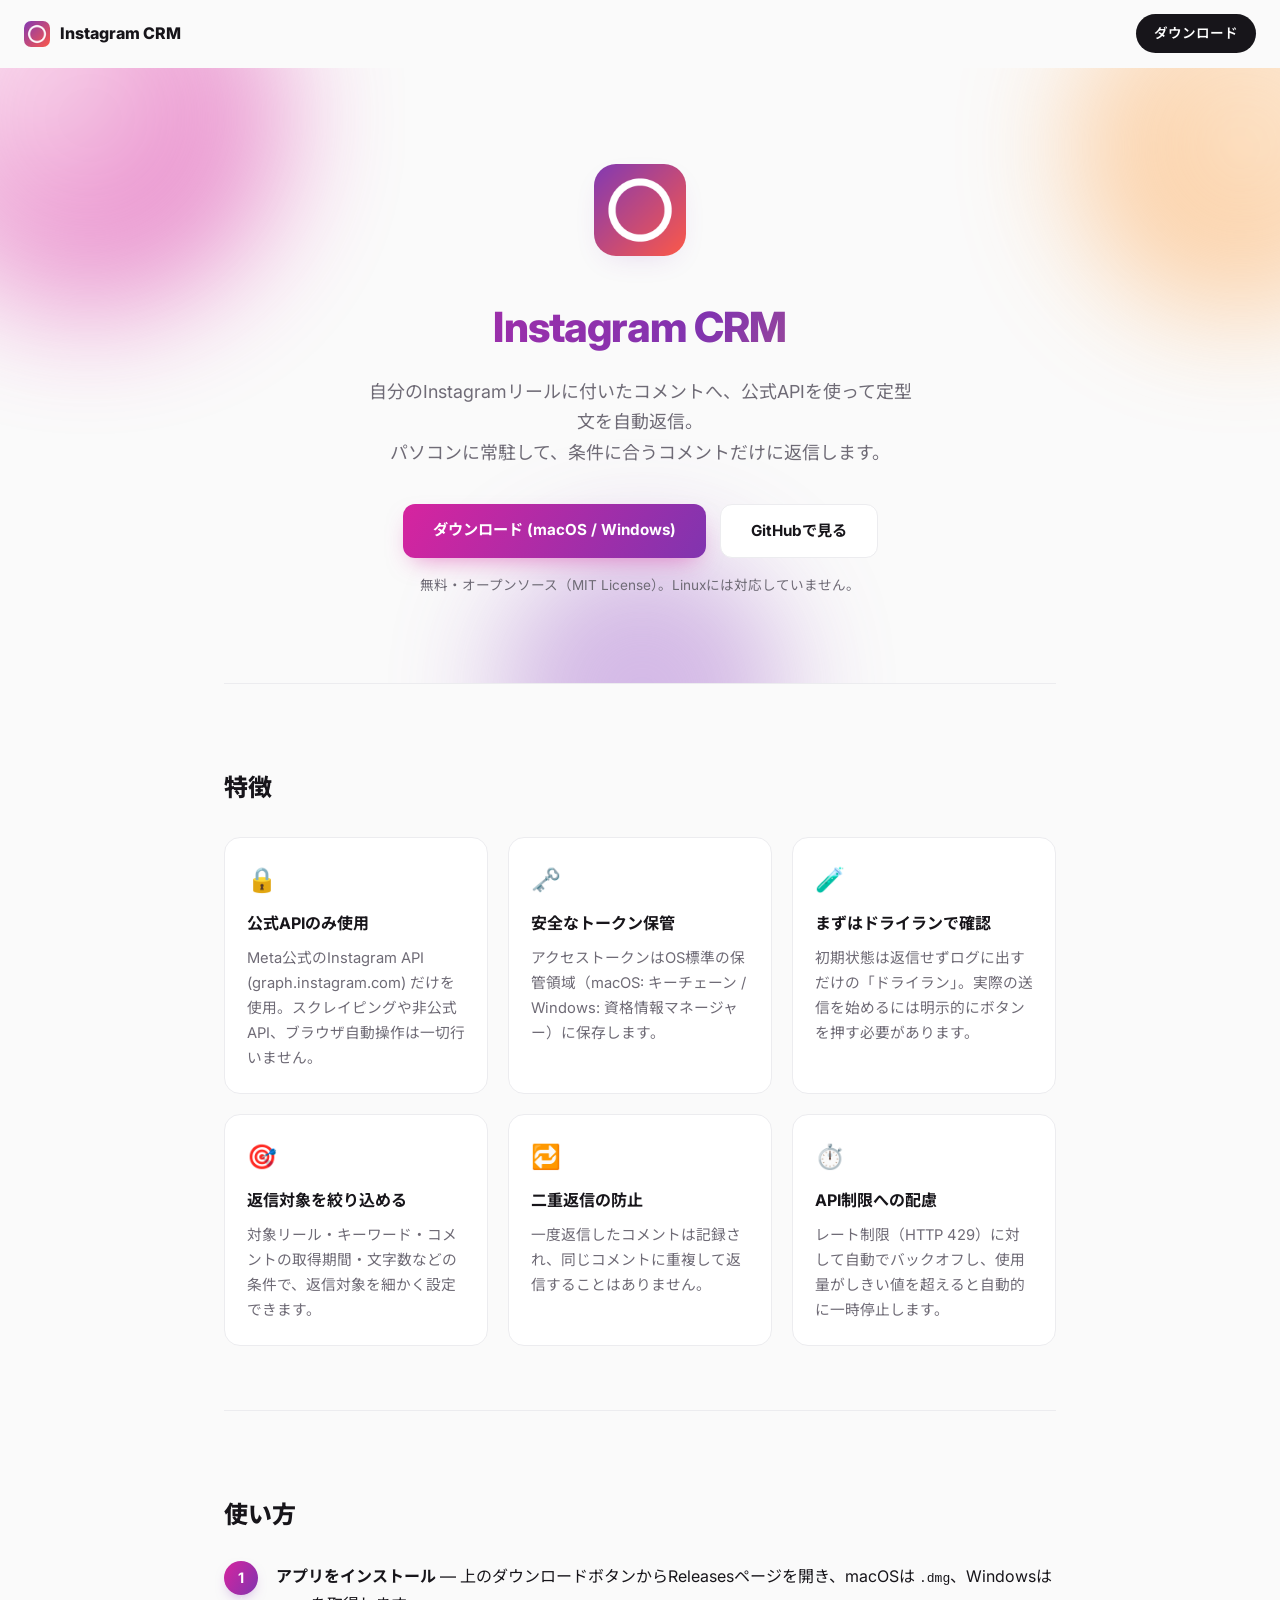
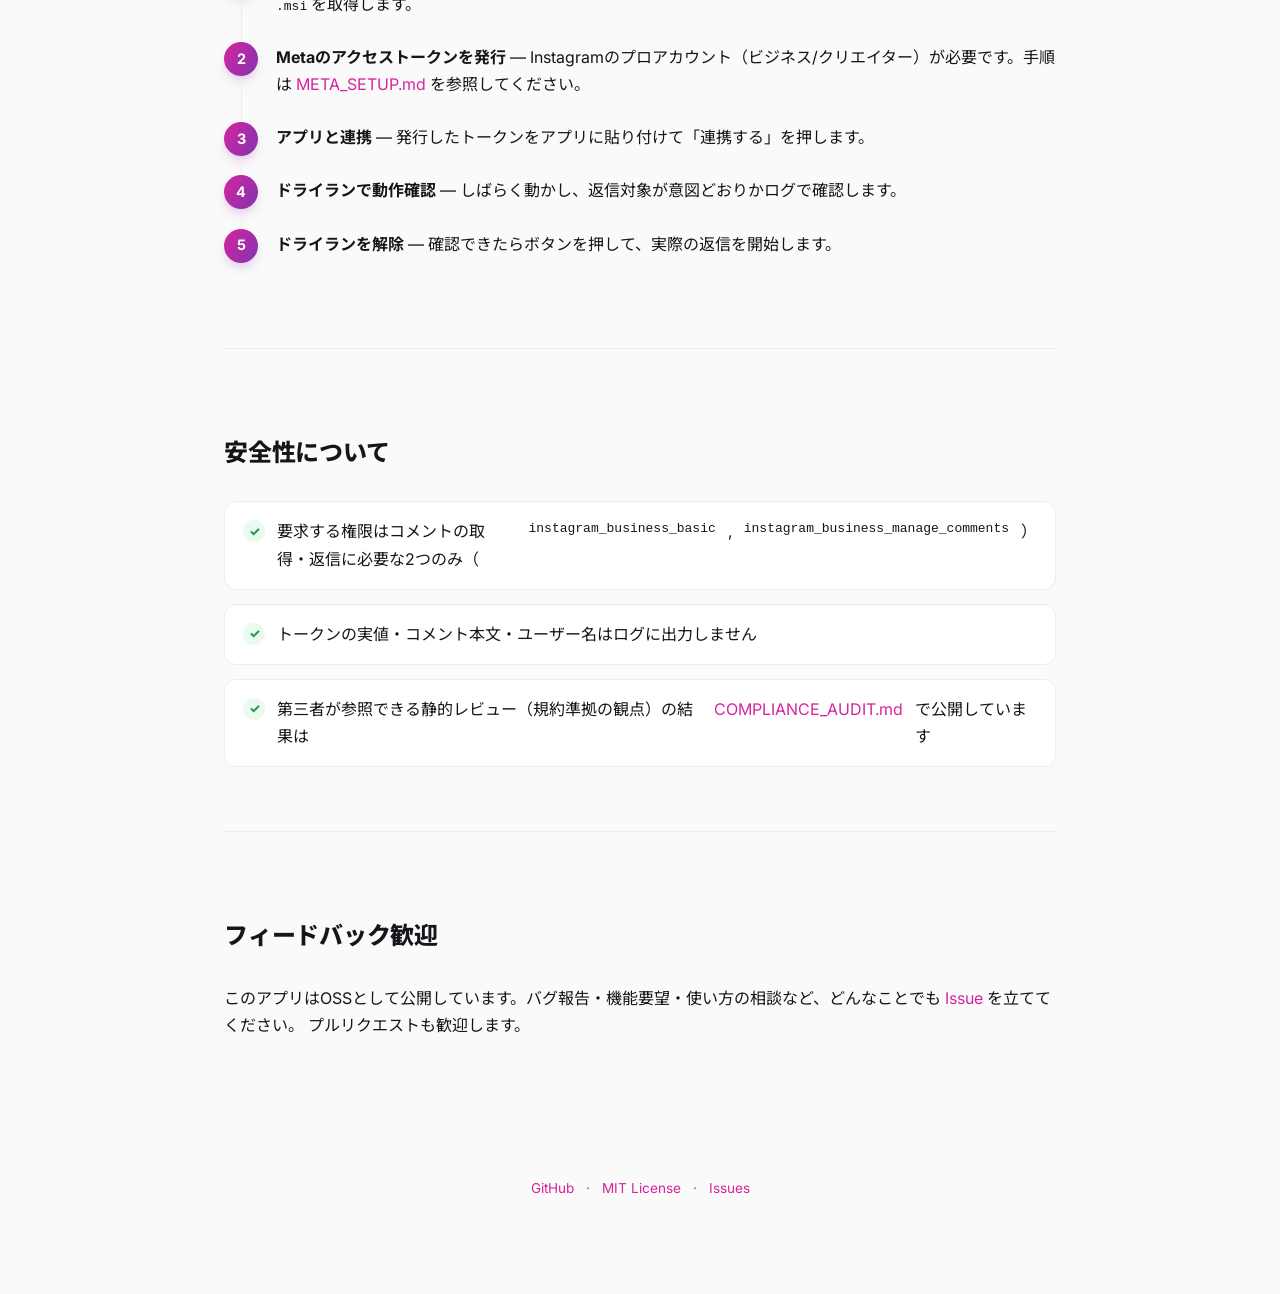
==== docs/index.html @ f1ecac50 "feat: LPをおしゃれなデザインにリニューアル グラデーション背景・ふわっと動くブロブ・スクロール連動のフェードイン・ ホバーで浮き上がるカードなど、軽めのアニメーションを追加してLPの見た目を強" ====
<!DOCTYPE html>
<html lang="ja">
<head>
<meta charset="UTF-8">
<meta name="viewport" content="width=device-width, initial-scale=1.0">
<title>Instagram CRM — Instagramコメントへの定型文自動返信アプリ</title>
<meta name="description" content="自分のInstagramリールに付いたコメントへ、公式APIを使って定型文を自動返信するデスクトップアプリ。macOS / Windows対応、無料・OSS。">
<link rel="icon" type="image/png" href="assets/favicon.png">
<link rel="preconnect" href="https://fonts.googleapis.com">
<link rel="preconnect" href="https://fonts.gstatic.com" crossorigin>
<link href="https://fonts.googleapis.com/css2?family=Inter:wght@400;500;600;700;800&family=Noto+Sans+JP:wght@400;500;700;800&display=swap" rel="stylesheet">
<style>
  :root {
    --bg: #fafafa;
    --fg: #17151a;
    --muted: #6f6b76;
    --accent: #d6249f;
    --accent2: #8134af;
    --accent3: #fd9a3c;
    --card-bg: #ffffff;
    --border: #ececef;
    --shadow: 0 10px 30px -12px rgba(129, 52, 175, 0.18);
  }
  * { box-sizing: border-box; }
  html { scroll-behavior: smooth; }
  body {
    margin: 0;
    font-family: "Inter", "Noto Sans JP", -apple-system, BlinkMacSystemFont, "Hiragino Sans", sans-serif;
    color: var(--fg);
    background: var(--bg);
    line-height: 1.7;
    overflow-x: hidden;
  }
  a { color: var(--accent); text-decoration: none; }
  a:hover { text-decoration: underline; }
  .wrap { max-width: 880px; margin: 0 auto; padding: 0 24px; position: relative; }

  /* ---------- nav ---------- */
  nav {
    position: sticky;
    top: 0;
    z-index: 50;
    display: flex;
    align-items: center;
    justify-content: space-between;
    padding: 14px 24px;
    background: rgba(250, 250, 250, 0.72);
    backdrop-filter: blur(10px);
    -webkit-backdrop-filter: blur(10px);
    border-bottom: 1px solid transparent;
    transition: border-color 0.3s ease, box-shadow 0.3s ease;
  }
  nav.scrolled {
    border-bottom-color: var(--border);
    box-shadow: 0 4px 20px -14px rgba(0,0,0,0.15);
  }
  nav .brand {
    display: flex;
    align-items: center;
    gap: 10px;
    font-weight: 800;
    color: var(--fg);
  }
  nav .brand img { width: 26px; height: 26px; border-radius: 7px; }
  nav .nav-cta {
    padding: 8px 18px;
    border-radius: 999px;
    background: var(--fg);
    color: #fff;
    font-size: 0.85rem;
    font-weight: 600;
    transition: transform 0.2s ease, box-shadow 0.2s ease;
  }
  nav .nav-cta:hover {
    transform: translateY(-2px);
    box-shadow: 0 8px 20px -6px rgba(0,0,0,0.35);
    text-decoration: none;
  }

  /* ---------- hero ---------- */
  header.hero {
    position: relative;
    text-align: center;
    padding: 96px 24px 72px;
    overflow: hidden;
    isolation: isolate;
  }
  .blob {
    position: absolute;
    z-index: -1;
    border-radius: 50%;
    filter: blur(60px);
    opacity: 0.55;
    animation: float 14s ease-in-out infinite;
  }
  .blob-1 {
    width: 380px; height: 380px;
    top: -140px; left: -100px;
    background: radial-gradient(circle at 30% 30%, #ffd6ec, transparent 70%), var(--accent);
    animation-delay: 0s;
  }
  .blob-2 {
    width: 320px; height: 320px;
    top: -80px; right: -120px;
    background: radial-gradient(circle at 60% 40%, #ffe3c2, transparent 70%), var(--accent3);
    animation-delay: -5s;
  }
  .blob-3 {
    width: 260px; height: 260px;
    bottom: -140px; left: 40%;
    background: radial-gradient(circle at 50% 50%, #e6d0ff, transparent 70%), var(--accent2);
    animation-delay: -9s;
  }
  @keyframes float {
    0%, 100% { transform: translate(0, 0) scale(1); }
    33% { transform: translate(20px, 30px) scale(1.08); }
    66% { transform: translate(-25px, 10px) scale(0.95); }
  }

  header.hero .icon-wrap {
    display: inline-block;
    animation: bob 4.5s ease-in-out infinite;
  }
  @keyframes bob {
    0%, 100% { transform: translateY(0) rotate(0deg); }
    50% { transform: translateY(-10px) rotate(-2deg); }
  }
  header.hero img.icon {
    width: 92px;
    height: 92px;
    border-radius: 22px;
    box-shadow: var(--shadow);
  }
  header.hero h1 {
    font-size: clamp(2rem, 5vw, 2.6rem);
    font-weight: 800;
    margin: 28px 0 14px;
    background: linear-gradient(120deg, var(--accent) 0%, var(--accent2) 55%, var(--accent3) 100%);
    -webkit-background-clip: text;
    background-clip: text;
    color: transparent;
    letter-spacing: -0.02em;
  }
  header.hero p.tagline {
    color: var(--muted);
    font-size: 1.12rem;
    max-width: 560px;
    margin: 0 auto 36px;
  }
  .cta-row {
    display: flex;
    gap: 14px;
    justify-content: center;
    flex-wrap: wrap;
  }
  .btn {
    display: inline-block;
    padding: 13px 30px;
    border-radius: 12px;
    font-weight: 700;
    font-size: 0.95rem;
    transition: transform 0.22s cubic-bezier(.2,.8,.2,1), box-shadow 0.22s ease, background 0.22s ease;
  }
  .btn-primary {
    background: linear-gradient(120deg, var(--accent), var(--accent2));
    color: #fff;
    box-shadow: 0 10px 24px -10px rgba(214, 36, 159, 0.55);
  }
  .btn-primary:hover {
    transform: translateY(-3px) scale(1.02);
    box-shadow: 0 16px 32px -10px rgba(214, 36, 159, 0.6);
    text-decoration: none;
  }
  .btn-secondary {
    background: #fff;
    color: var(--fg);
    border: 1px solid var(--border);
  }
  .btn-secondary:hover {
    transform: translateY(-3px);
    box-shadow: 0 12px 24px -12px rgba(0,0,0,0.2);
    text-decoration: none;
  }
  .os-note {
    color: var(--muted);
    font-size: 0.85rem;
    margin-top: 16px;
  }

  /* ---------- sections ---------- */
  section {
    padding: 64px 0;
    border-top: 1px solid var(--border);
  }
  section h2 {
    font-size: 1.5rem;
    font-weight: 800;
    margin-bottom: 28px;
    letter-spacing: -0.01em;
  }

  .reveal {
    opacity: 0;
    transform: translateY(24px);
    transition: opacity 0.6s ease, transform 0.6s cubic-bezier(.2,.7,.3,1);
  }
  .reveal.visible {
    opacity: 1;
    transform: translateY(0);
  }

  .features {
    display: grid;
    grid-template-columns: repeat(auto-fit, minmax(230px, 1fr));
    gap: 20px;
  }
  .card {
    background: var(--card-bg);
    border: 1px solid var(--border);
    border-radius: 16px;
    padding: 22px;
    transition: transform 0.25s ease, box-shadow 0.25s ease, border-color 0.25s ease;
  }
  .card:hover {
    transform: translateY(-6px);
    box-shadow: var(--shadow);
    border-color: transparent;
  }
  .card .emoji {
    display: inline-block;
    font-size: 1.5rem;
    margin-bottom: 10px;
    transition: transform 0.25s ease;
  }
  .card:hover .emoji { transform: scale(1.2) rotate(-6deg); }
  .card h3 {
    margin: 0 0 8px;
    font-size: 1rem;
  }
  .card p {
    margin: 0;
    color: var(--muted);
    font-size: 0.92rem;
  }

  .steps {
    list-style: none;
    padding: 0;
    margin: 0;
    counter-reset: step;
  }
  .steps li {
    position: relative;
    padding-left: 52px;
    margin-bottom: 26px;
    counter-increment: step;
  }
  .steps li::before {
    content: counter(step);
    position: absolute;
    left: 0;
    top: -2px;
    width: 34px;
    height: 34px;
    border-radius: 50%;
    background: linear-gradient(120deg, var(--accent), var(--accent2));
    color: #fff;
    font-weight: 700;
    font-size: 0.9rem;
    display: flex;
    align-items: center;
    justify-content: center;
    box-shadow: 0 6px 14px -6px rgba(129, 52, 175, 0.5);
  }
  .steps li:not(:last-child)::after {
    content: "";
    position: absolute;
    left: 17px;
    top: 34px;
    width: 1px;
    height: calc(100% - 12px);
    background: var(--border);
  }

  .safety ul {
    list-style: none;
    padding: 0;
    margin: 0;
    display: grid;
    gap: 14px;
  }
  .safety li {
    display: flex;
    gap: 12px;
    align-items: flex-start;
    background: #fff;
    border: 1px solid var(--border);
    border-radius: 12px;
    padding: 16px 18px;
  }
  .safety li::before {
    content: "✓";
    flex-shrink: 0;
    width: 22px;
    height: 22px;
    border-radius: 50%;
    background: #eafaf0;
    color: #1f9d55;
    font-weight: 800;
    font-size: 0.8rem;
    display: flex;
    align-items: center;
    justify-content: center;
    margin-top: 2px;
  }

  footer {
    padding: 44px 0 80px;
    text-align: center;
    color: var(--muted);
    font-size: 0.85rem;
  }
  footer a { margin: 0 8px; }

  @media (prefers-reduced-motion: reduce) {
    .blob, header.hero .icon-wrap { animation: none; }
    .reveal { opacity: 1; transform: none; transition: none; }
  }
</style>
</head>
<body>

<nav id="nav">
  <a class="brand" href="#top">
    <img src="assets/favicon.png" alt="">
    Instagram CRM
  </a>
  <a class="nav-cta" href="https://github.com/kenshin-morioka/instagram-crm/releases">ダウンロード</a>
</nav>

<header class="hero" id="top">
  <div class="blob blob-1"></div>
  <div class="blob blob-2"></div>
  <div class="blob blob-3"></div>

  <span class="icon-wrap">
    <img class="icon" src="assets/icon.png" alt="Instagram CRM アイコン">
  </span>
  <h1>Instagram CRM</h1>
  <p class="tagline">
    自分のInstagramリールに付いたコメントへ、公式APIを使って定型文を自動返信。<br>
    パソコンに常駐して、条件に合うコメントだけに返信します。
  </p>
  <div class="cta-row">
    <a class="btn btn-primary" href="https://github.com/kenshin-morioka/instagram-crm/releases">ダウンロード (macOS / Windows)</a>
    <a class="btn btn-secondary" href="https://github.com/kenshin-morioka/instagram-crm">GitHubで見る</a>
  </div>
  <p class="os-note">無料・オープンソース（MIT License）。Linuxには対応していません。</p>
</header>

<div class="wrap">

  <section class="reveal">
    <h2>特徴</h2>
    <div class="features">
      <div class="card">
        <span class="emoji">🔒</span>
        <h3>公式APIのみ使用</h3>
        <p>Meta公式のInstagram API (graph.instagram.com) だけを使用。スクレイピングや非公式API、ブラウザ自動操作は一切行いません。</p>
      </div>
      <div class="card">
        <span class="emoji">🗝️</span>
        <h3>安全なトークン保管</h3>
        <p>アクセストークンはOS標準の保管領域（macOS: キーチェーン / Windows: 資格情報マネージャー）に保存します。</p>
      </div>
      <div class="card">
        <span class="emoji">🧪</span>
        <h3>まずはドライランで確認</h3>
        <p>初期状態は返信せずログに出すだけの「ドライラン」。実際の送信を始めるには明示的にボタンを押す必要があります。</p>
      </div>
      <div class="card">
        <span class="emoji">🎯</span>
        <h3>返信対象を絞り込める</h3>
        <p>対象リール・キーワード・コメントの取得期間・文字数などの条件で、返信対象を細かく設定できます。</p>
      </div>
      <div class="card">
        <span class="emoji">🔁</span>
        <h3>二重返信の防止</h3>
        <p>一度返信したコメントは記録され、同じコメントに重複して返信することはありません。</p>
      </div>
      <div class="card">
        <span class="emoji">⏱️</span>
        <h3>API制限への配慮</h3>
        <p>レート制限（HTTP 429）に対して自動でバックオフし、使用量がしきい値を超えると自動的に一時停止します。</p>
      </div>
    </div>
  </section>

  <section class="reveal">
    <h2>使い方</h2>
    <ol class="steps">
      <li><strong>アプリをインストール</strong> — 上のダウンロードボタンからReleasesページを開き、macOSは <code>.dmg</code>、Windowsは <code>.msi</code> を取得します。</li>
      <li><strong>Metaのアクセストークンを発行</strong> — Instagramのプロアカウント（ビジネス/クリエイター）が必要です。手順は <a href="https://github.com/kenshin-morioka/instagram-crm/blob/main/doc/META_SETUP.md">META_SETUP.md</a> を参照してください。</li>
      <li><strong>アプリと連携</strong> — 発行したトークンをアプリに貼り付けて「連携する」を押します。</li>
      <li><strong>ドライランで動作確認</strong> — しばらく動かし、返信対象が意図どおりかログで確認します。</li>
      <li><strong>ドライランを解除</strong> — 確認できたらボタンを押して、実際の返信を開始します。</li>
    </ol>
  </section>

  <section class="safety reveal">
    <h2>安全性について</h2>
    <ul>
      <li>要求する権限はコメントの取得・返信に必要な2つのみ（<code>instagram_business_basic</code>, <code>instagram_business_manage_comments</code>）</li>
      <li>トークンの実値・コメント本文・ユーザー名はログに出力しません</li>
      <li>第三者が参照できる静的レビュー（規約準拠の観点）の結果は <a href="https://github.com/kenshin-morioka/instagram-crm/blob/main/doc/COMPLIANCE_AUDIT.md">COMPLIANCE_AUDIT.md</a> で公開しています</li>
    </ul>
  </section>

  <section class="reveal">
    <h2>フィードバック歓迎</h2>
    <p>
      このアプリはOSSとして公開しています。バグ報告・機能要望・使い方の相談など、どんなことでも
      <a href="https://github.com/kenshin-morioka/instagram-crm/issues">Issue</a> を立ててください。
      プルリクエストも歓迎します。
    </p>
  </section>

</div>

<footer>
  <p>
    <a href="https://github.com/kenshin-morioka/instagram-crm">GitHub</a>
    ·
    <a href="https://github.com/kenshin-morioka/instagram-crm/blob/main/LICENSE">MIT License</a>
    ·
    <a href="https://github.com/kenshin-morioka/instagram-crm/issues">Issues</a>
  </p>
</footer>

<script>
  var nav = document.getElementById('nav');
  window.addEventListener('scroll', function () {
    nav.classList.toggle('scrolled', window.scrollY > 8);
  });

  var reveals = document.querySelectorAll('.reveal');
  if ('IntersectionObserver' in window) {
    var io = new IntersectionObserver(function (entries) {
      entries.forEach(function (entry) {
        if (entry.isIntersecting) {
          entry.target.classList.add('visible');
          io.unobserve(entry.target);
        }
      });
    }, { threshold: 0.12 });
    reveals.forEach(function (el) { io.observe(el); });
  } else {
    reveals.forEach(function (el) { el.classList.add('visible'); });
  }
</script>

</body>
</html>
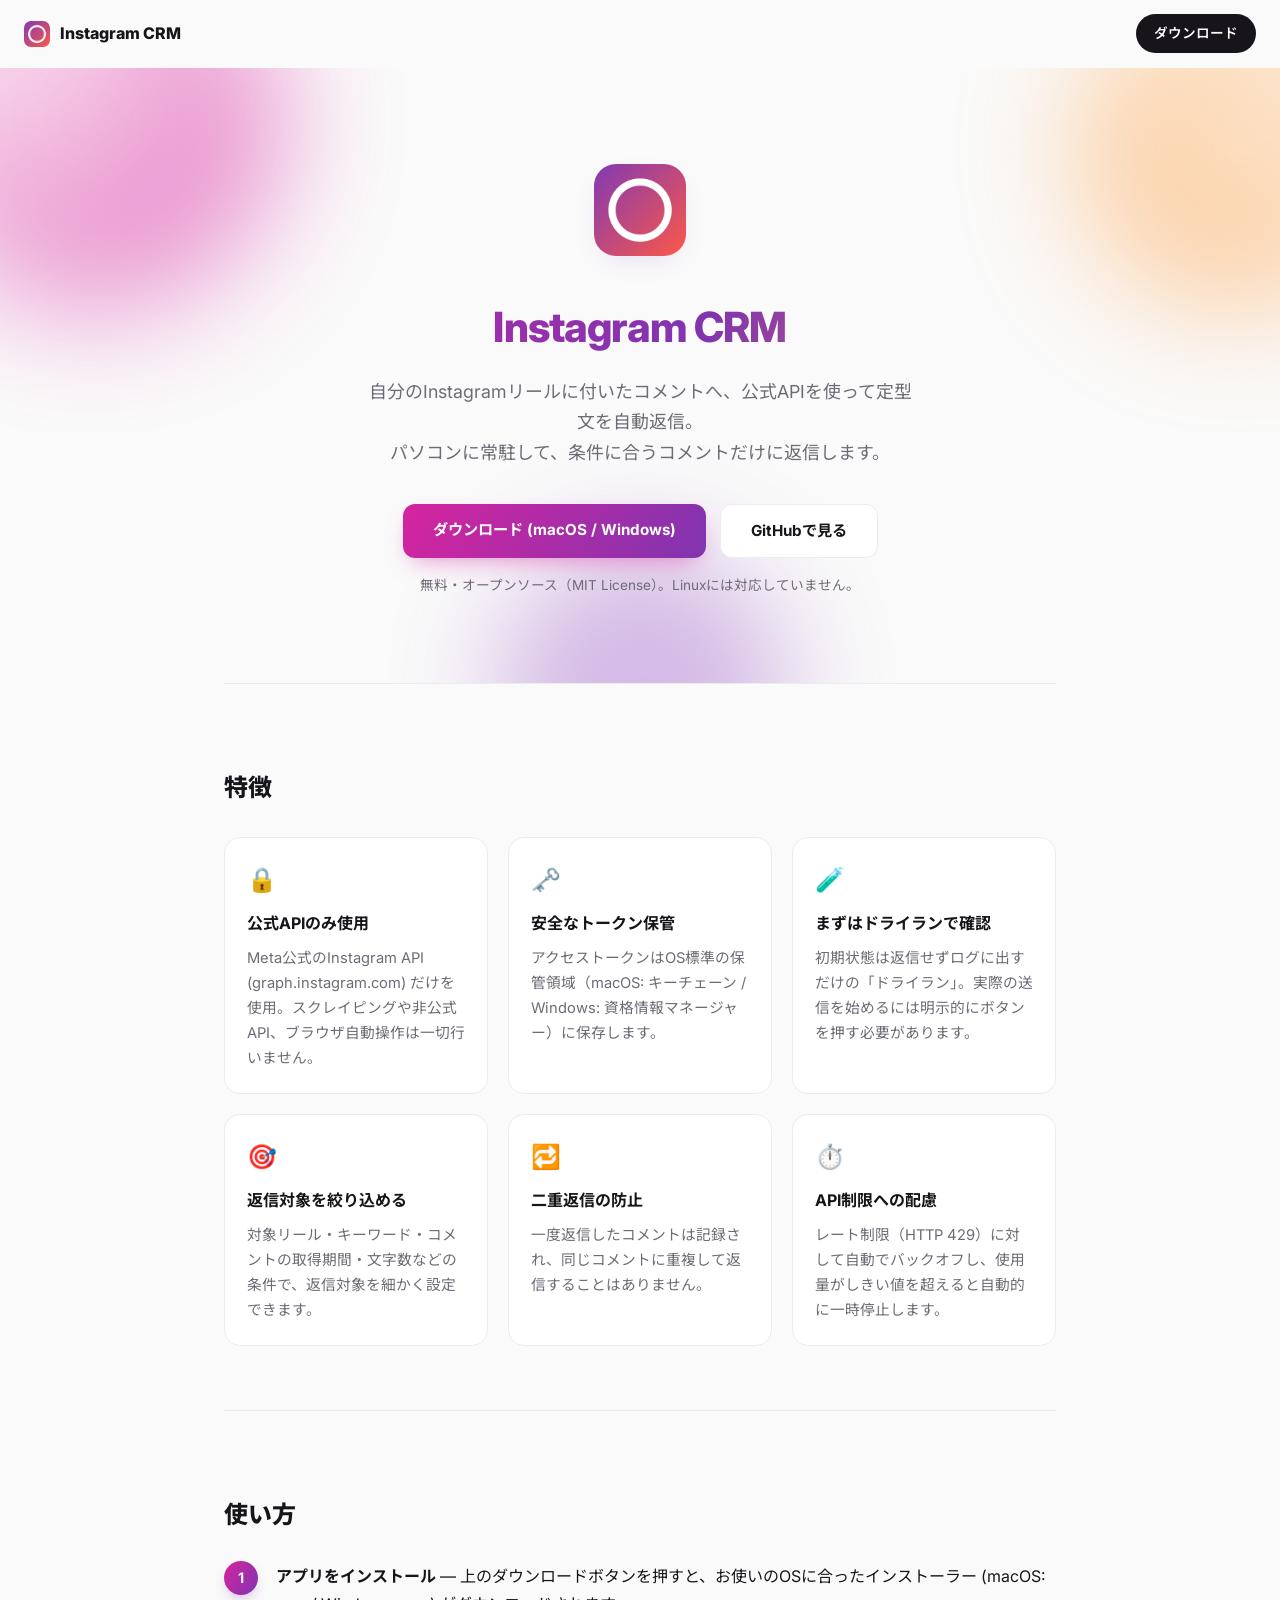
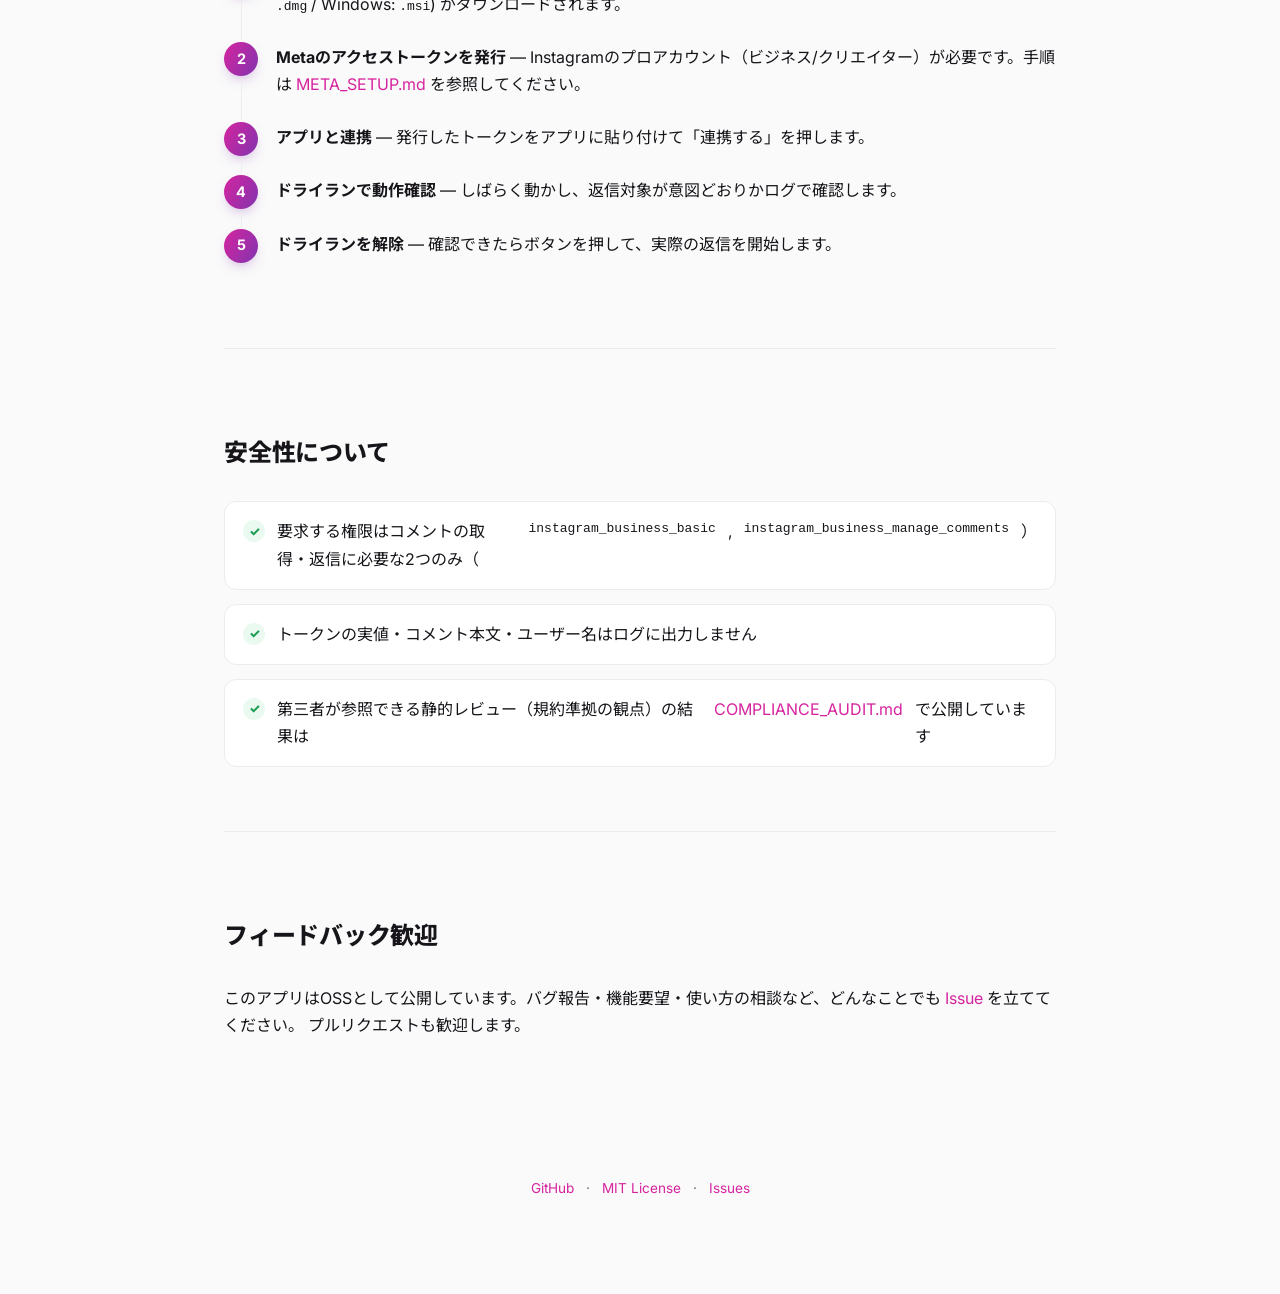
==== commit 0c2feb44: "feat: LPのダウンロードボタンをOS別の直接ダウンロードに GitHub APIから最新リリースの成果物URLを取得し、 Windowsは.msi、macOSはApple Silicon用.dm" ====
--- a/docs/index.html
+++ b/docs/index.html
@@ -335,7 +335,7 @@
     <img src="assets/favicon.png" alt="">
     Instagram CRM
   </a>
-  <a class="nav-cta" href="https://github.com/kenshin-morioka/instagram-crm/releases">ダウンロード</a>
+  <a id="nav-download" class="nav-cta" href="https://github.com/kenshin-morioka/instagram-crm/releases/latest">ダウンロード</a>
 </nav>
 
 <header class="hero" id="top">
@@ -352,9 +352,10 @@
     パソコンに常駐して、条件に合うコメントだけに返信します。
   </p>
   <div class="cta-row">
-    <a class="btn btn-primary" href="https://github.com/kenshin-morioka/instagram-crm/releases">ダウンロード (macOS / Windows)</a>
+    <a id="download-btn" class="btn btn-primary" href="https://github.com/kenshin-morioka/instagram-crm/releases/latest">ダウンロード (macOS / Windows)</a>
     <a class="btn btn-secondary" href="https://github.com/kenshin-morioka/instagram-crm">GitHubで見る</a>
   </div>
+  <p class="os-note" id="alt-downloads"></p>
   <p class="os-note">無料・オープンソース（MIT License）。Linuxには対応していません。</p>
 </header>
 
@@ -399,7 +400,7 @@
   <section class="reveal">
     <h2>使い方</h2>
     <ol class="steps">
-      <li><strong>アプリをインストール</strong> — 上のダウンロードボタンからReleasesページを開き、macOSは <code>.dmg</code>、Windowsは <code>.msi</code> を取得します。</li>
+      <li><strong>アプリをインストール</strong> — 上のダウンロードボタンを押すと、お使いのOSに合ったインストーラー (macOS: <code>.dmg</code> / Windows: <code>.msi</code>) がダウンロードされます。</li>
       <li><strong>Metaのアクセストークンを発行</strong> — Instagramのプロアカウント（ビジネス/クリエイター）が必要です。手順は <a href="https://github.com/kenshin-morioka/instagram-crm/blob/main/doc/META_SETUP.md">META_SETUP.md</a> を参照してください。</li>
       <li><strong>アプリと連携</strong> — 発行したトークンをアプリに貼り付けて「連携する」を押します。</li>
       <li><strong>ドライランで動作確認</strong> — しばらく動かし、返信対象が意図どおりかログで確認します。</li>
@@ -442,6 +443,55 @@
   window.addEventListener('scroll', function () {
     nav.classList.toggle('scrolled', window.scrollY > 8);
   });
+
+  // 最新リリースの成果物URLを取得し、OSに合ったファイルの直接ダウンロードに差し替える。
+  // ファイル名にバージョンが入るため固定リンクにできず、APIから毎回解決する。
+  // 取得に失敗した場合はフォールバック (Releasesページへのリンク) のまま
+  (function () {
+    var downloadBtn = document.getElementById('download-btn');
+    var navDownload = document.getElementById('nav-download');
+    var altDownloads = document.getElementById('alt-downloads');
+
+    fetch('https://api.github.com/repos/kenshin-morioka/instagram-crm/releases/latest')
+      .then(function (res) { return res.ok ? res.json() : Promise.reject(res.status); })
+      .then(function (release) {
+        var assets = release.assets || [];
+        function assetUrl(suffix) {
+          for (var i = 0; i < assets.length; i++) {
+            if (assets[i].name.endsWith(suffix)) return assets[i].browser_download_url;
+          }
+          return null;
+        }
+        var winMsi = assetUrl('.msi');
+        var macArm = assetUrl('aarch64.dmg');
+        var macIntel = assetUrl('x64.dmg');
+        var version = release.tag_name || '';
+
+        var ua = navigator.userAgent;
+        var url = null;
+        var label = null;
+        var alt = [];
+        if (ua.indexOf('Windows') !== -1 && winMsi) {
+          url = winMsi;
+          label = 'ダウンロード (Windows) ' + version;
+        } else if (ua.indexOf('Mac') !== -1 && macArm) {
+          // ブラウザからはApple Silicon / Intelを確実に判別できないため、
+          // 主流のApple Siliconを既定にしてIntel用リンクを併記する
+          url = macArm;
+          label = 'ダウンロード (macOS) ' + version;
+          if (macIntel) alt.push('<a href="' + macIntel + '">Intel Macの方はこちら</a>');
+        }
+
+        if (url) {
+          downloadBtn.href = url;
+          downloadBtn.textContent = label;
+          navDownload.href = url;
+          alt.push('<a href="https://github.com/kenshin-morioka/instagram-crm/releases/latest">その他のダウンロード</a>');
+          altDownloads.innerHTML = alt.join(' · ');
+        }
+      })
+      .catch(function () { /* フォールバックのままにする */ });
+  })();
 
   var reveals = document.querySelectorAll('.reveal');
   if ('IntersectionObserver' in window) {
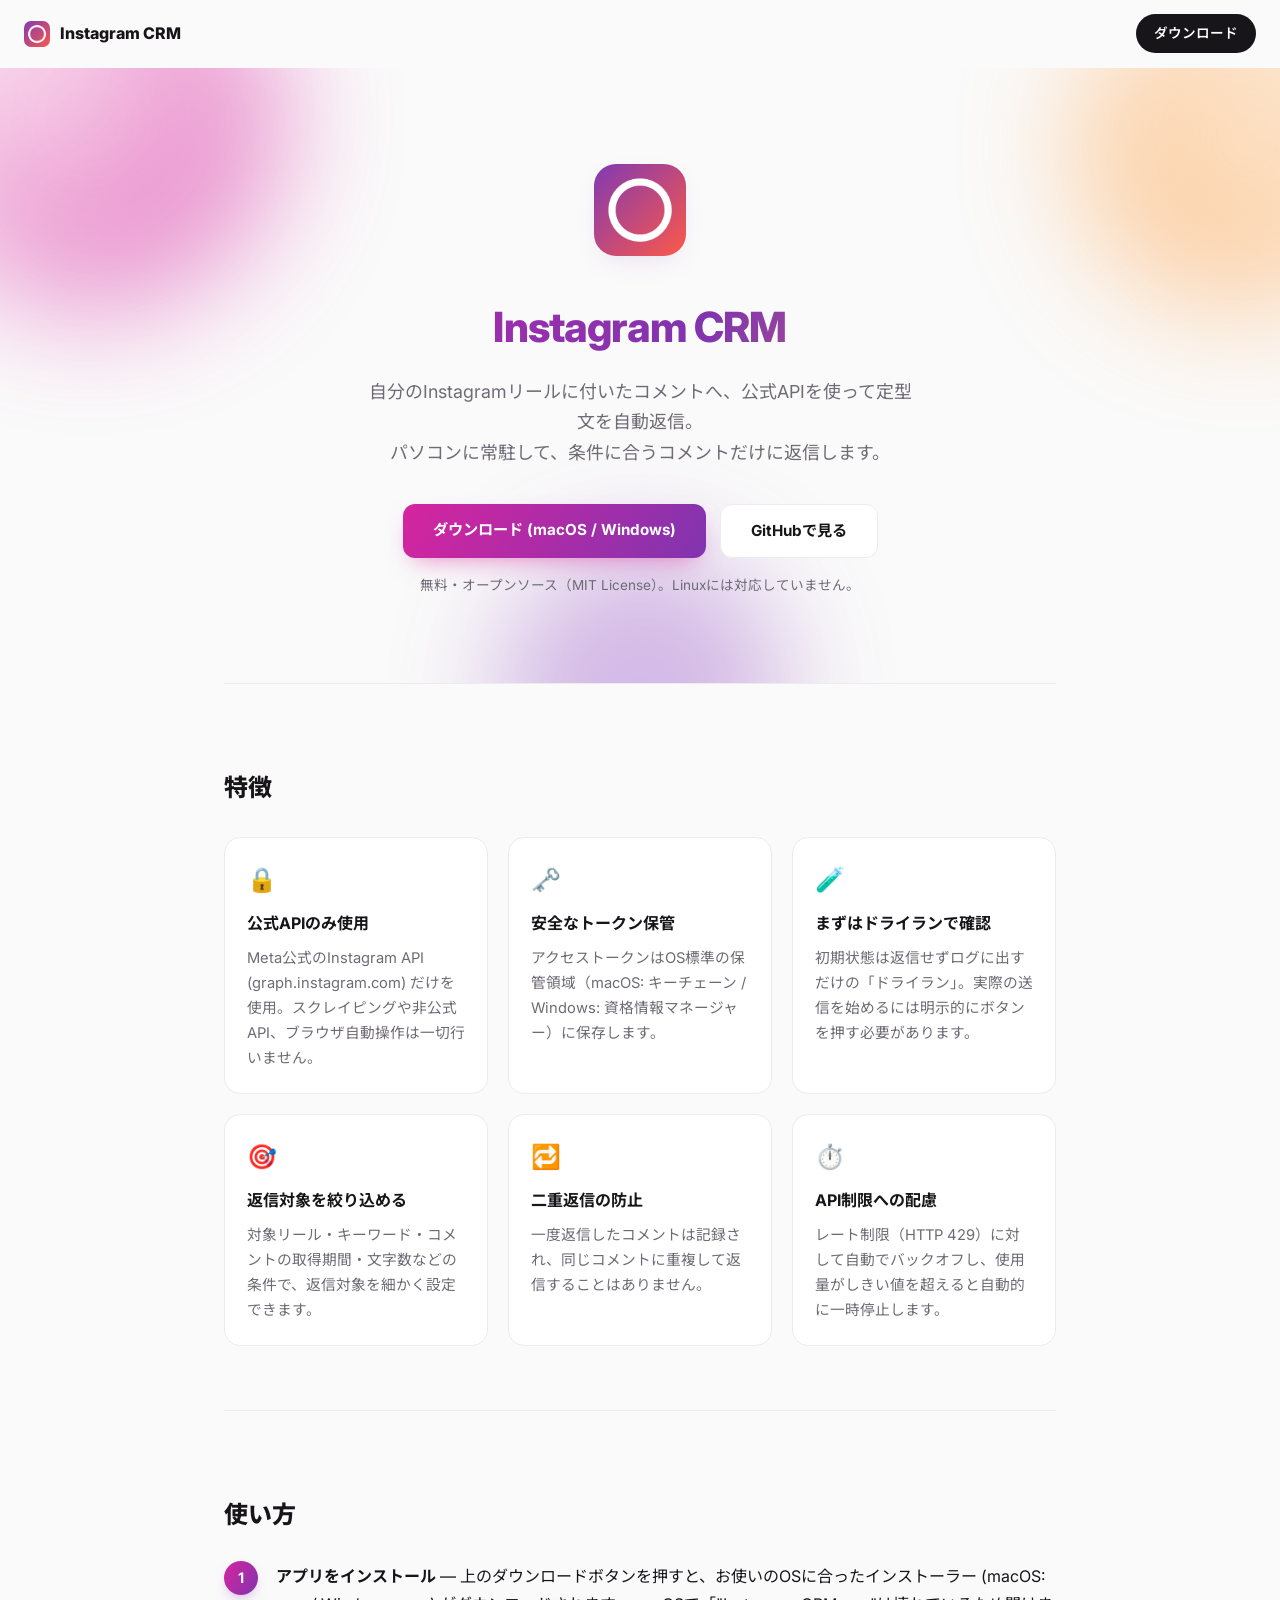
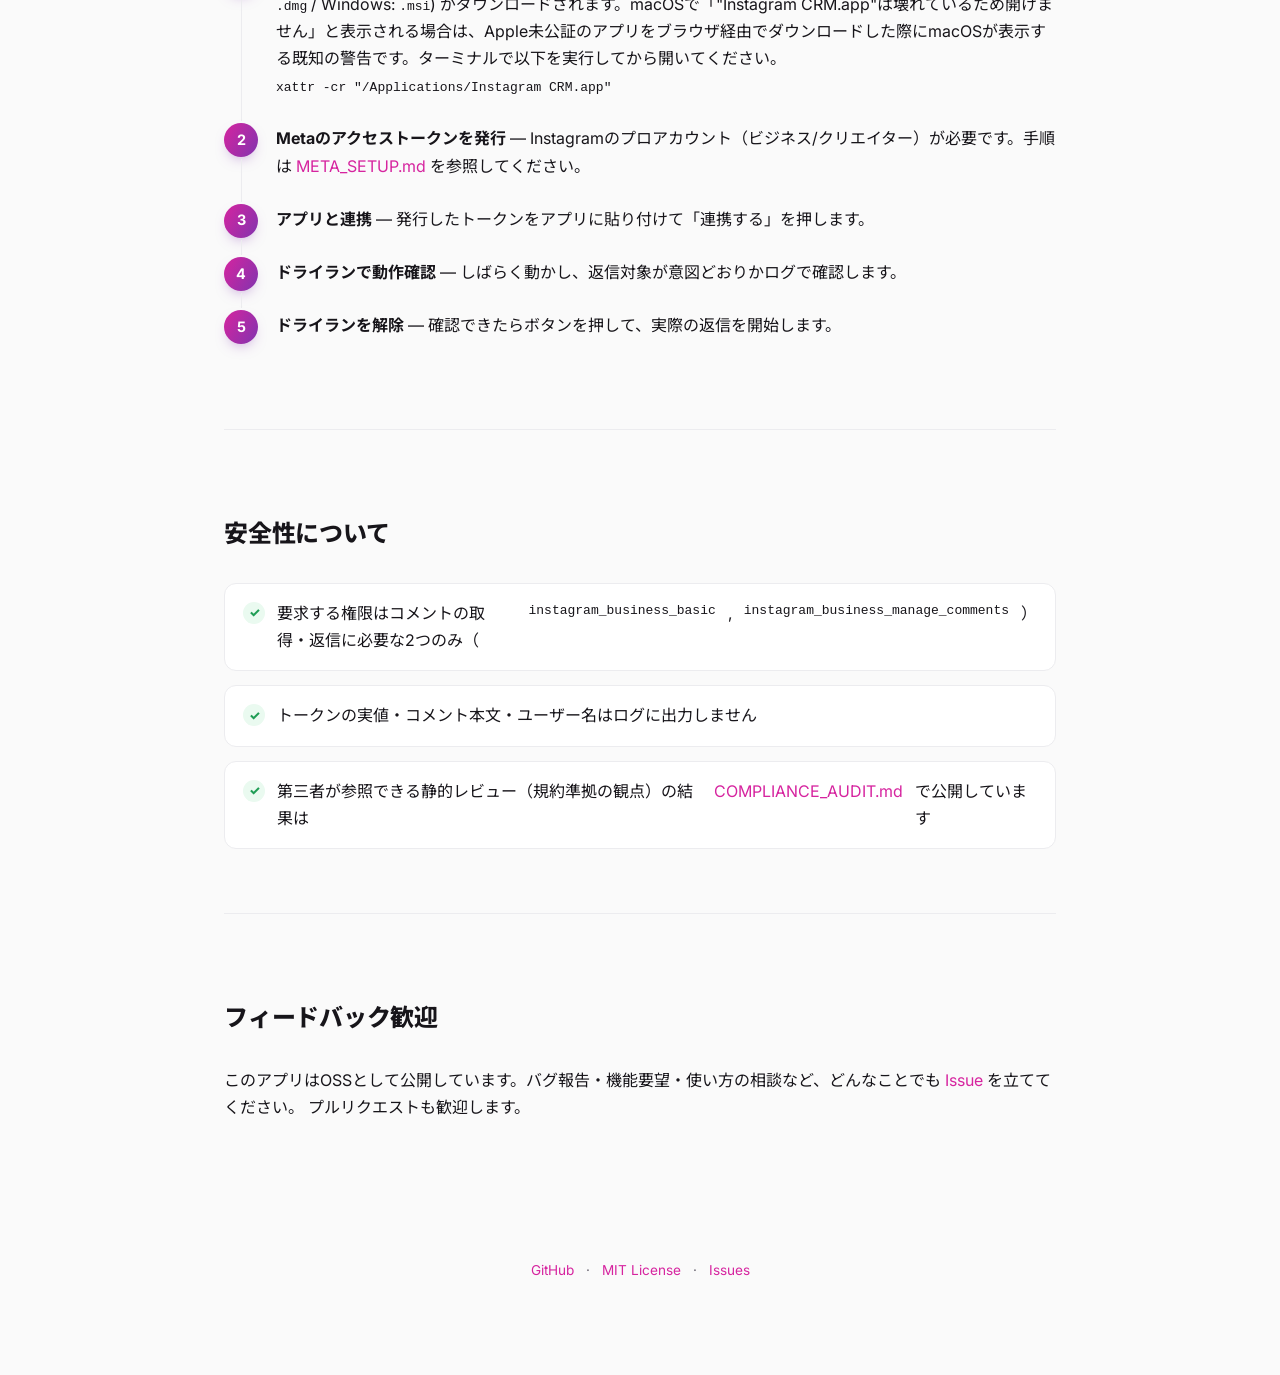
==== commit da7464fb: "fix: macOSの「壊れている」警告への対処法をLPに明記 Apple Developer Programでの署名・公証を行っていないため、 ブラウザ経由でダウンロードしたmacOSアプリはGat" ====
--- a/docs/index.html
+++ b/docs/index.html
@@ -400,7 +400,7 @@
   <section class="reveal">
     <h2>使い方</h2>
     <ol class="steps">
-      <li><strong>アプリをインストール</strong> — 上のダウンロードボタンを押すと、お使いのOSに合ったインストーラー (macOS: <code>.dmg</code> / Windows: <code>.msi</code>) がダウンロードされます。</li>
+      <li><strong>アプリをインストール</strong> — 上のダウンロードボタンを押すと、お使いのOSに合ったインストーラー (macOS: <code>.dmg</code> / Windows: <code>.msi</code>) がダウンロードされます。macOSで「"Instagram CRM.app"は壊れているため開けません」と表示される場合は、Apple未公証のアプリをブラウザ経由でダウンロードした際にmacOSが表示する既知の警告です。ターミナルで以下を実行してから開いてください。<br><code>xattr -cr "/Applications/Instagram CRM.app"</code></li>
       <li><strong>Metaのアクセストークンを発行</strong> — Instagramのプロアカウント（ビジネス/クリエイター）が必要です。手順は <a href="https://github.com/kenshin-morioka/instagram-crm/blob/main/doc/META_SETUP.md">META_SETUP.md</a> を参照してください。</li>
       <li><strong>アプリと連携</strong> — 発行したトークンをアプリに貼り付けて「連携する」を押します。</li>
       <li><strong>ドライランで動作確認</strong> — しばらく動かし、返信対象が意図どおりかログで確認します。</li>
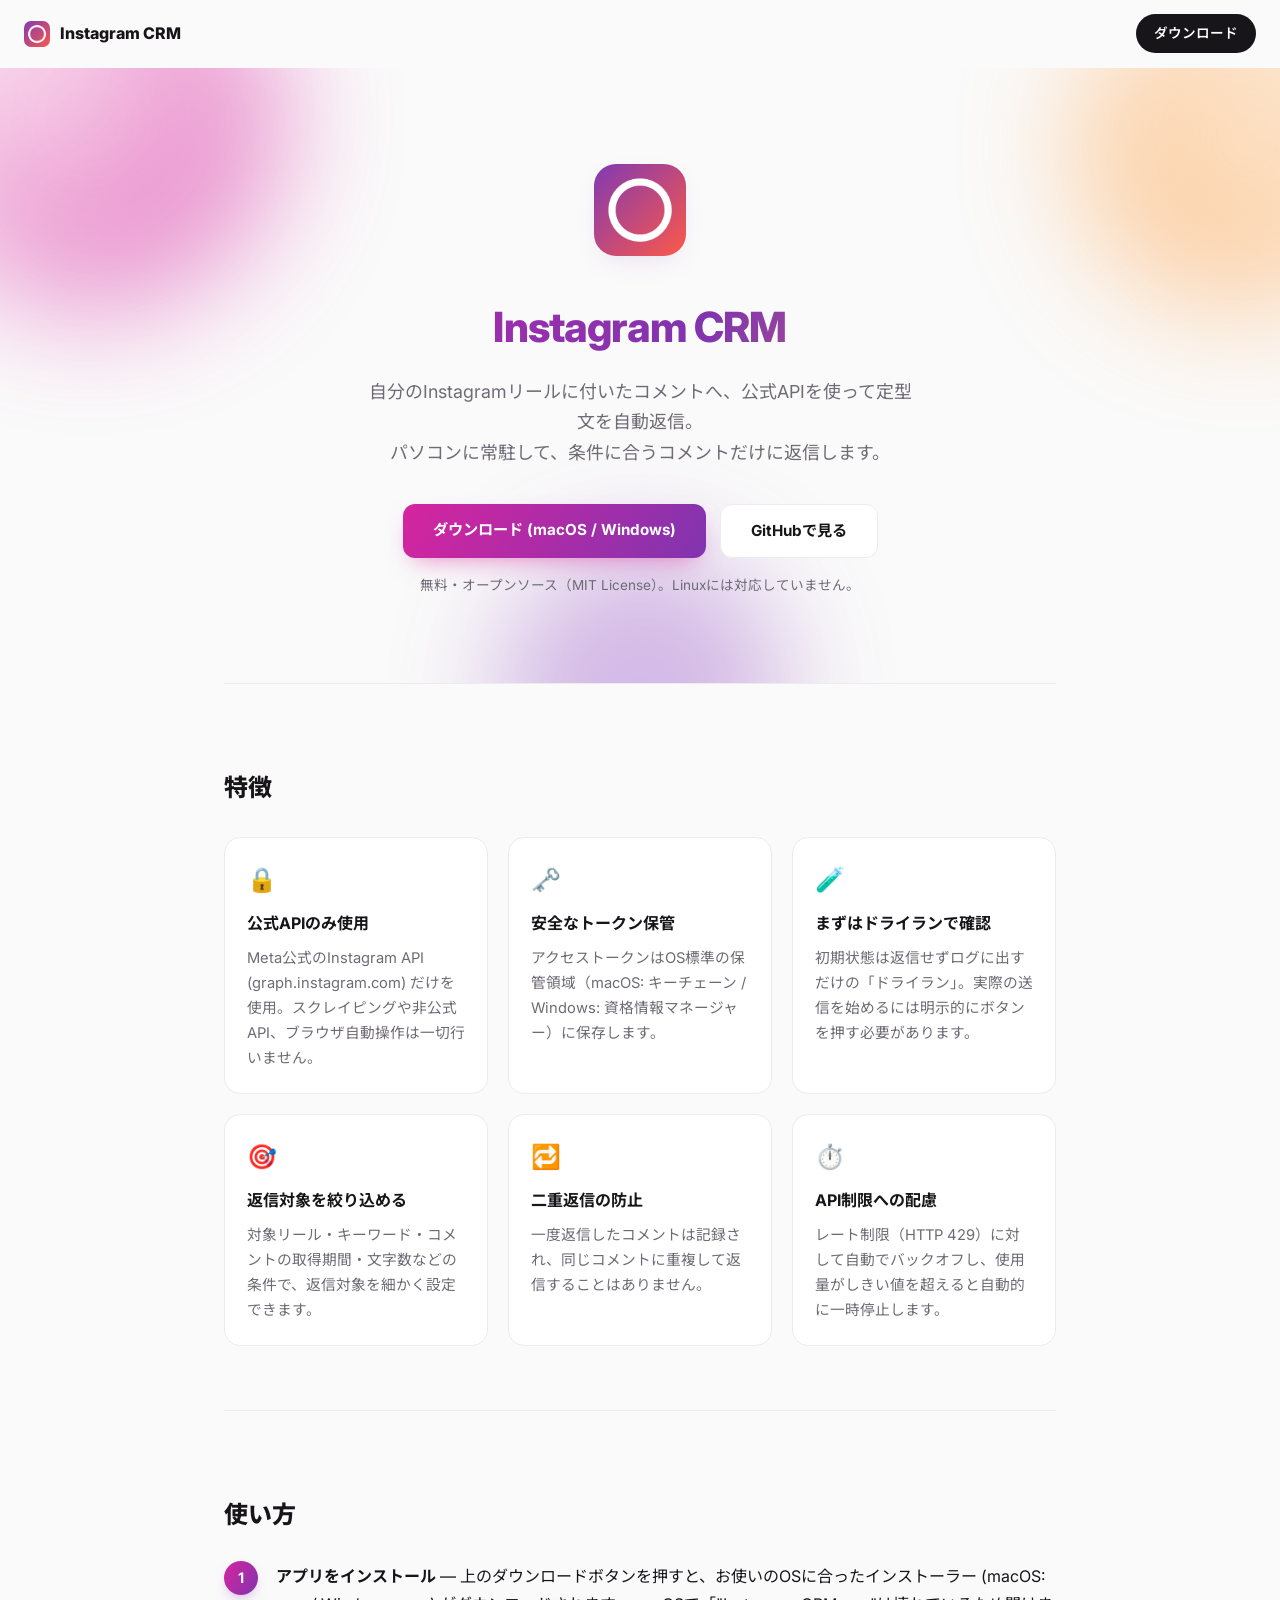
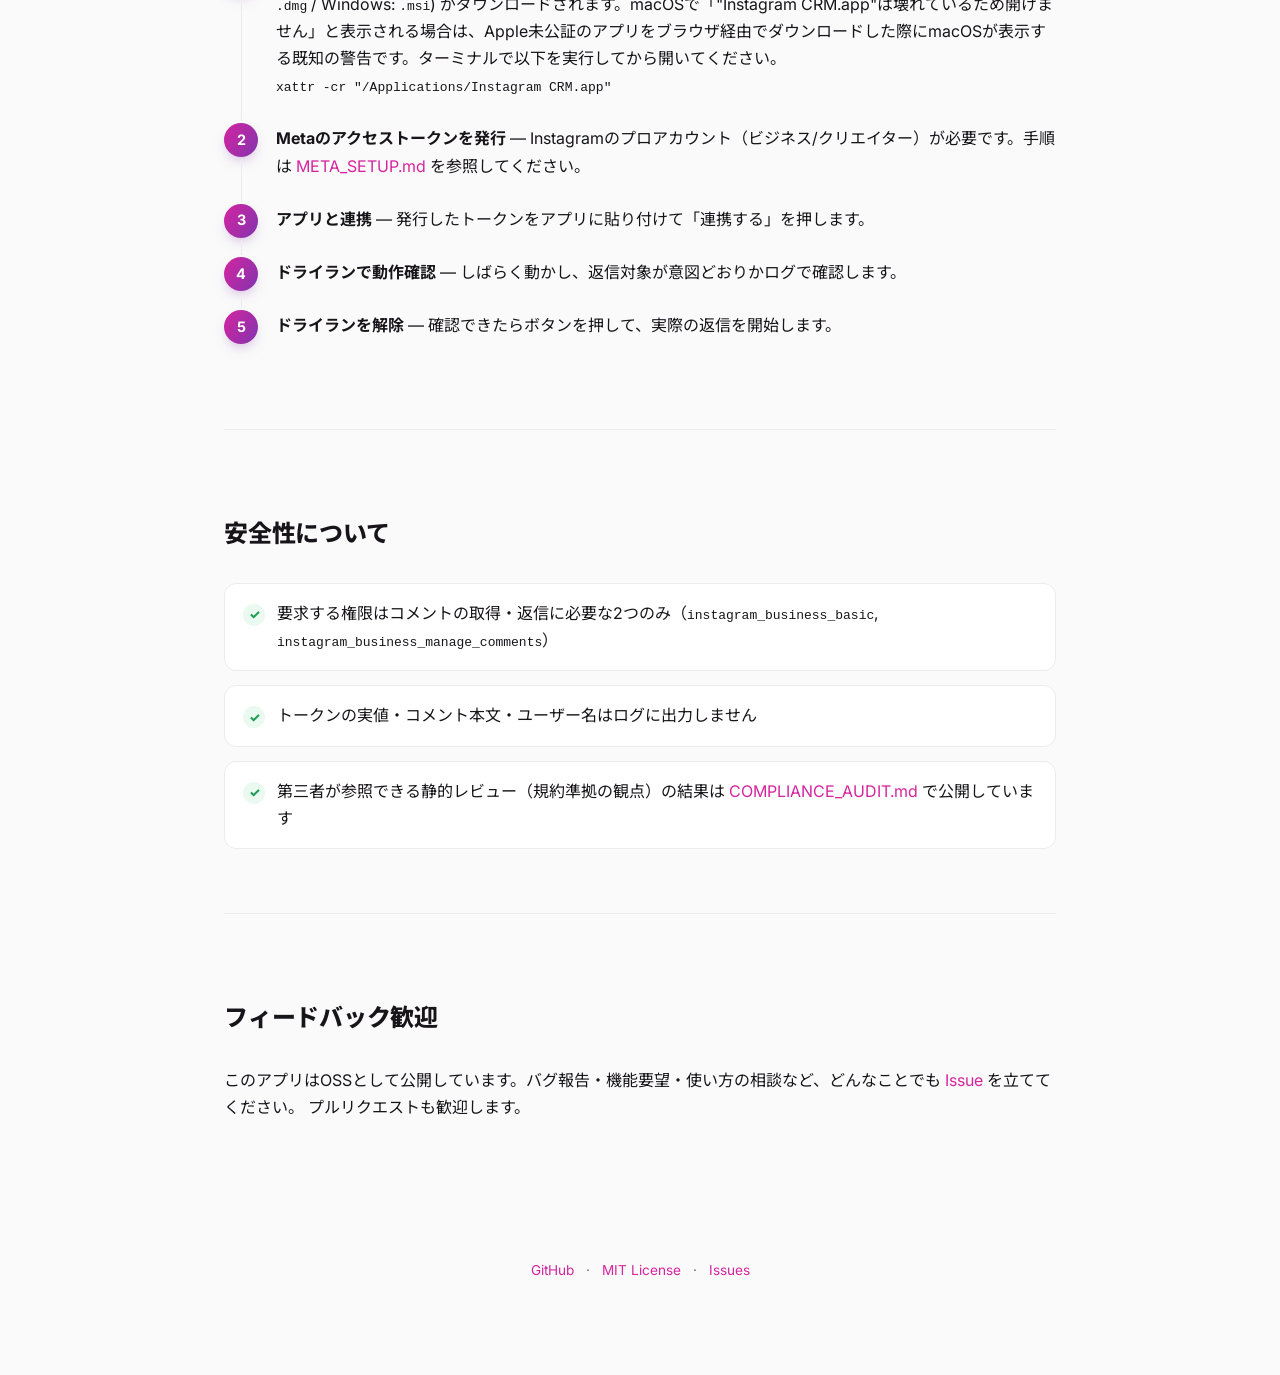
==== commit 6cd2ca02: "fix: 安全性セクションの文章がflexで縦割りに分断される問題を修正 .safety li の display: flex により、li直下のテキスト・code・aが それぞれ別のflexアイテム" ====
--- a/docs/index.html
+++ b/docs/index.html
@@ -290,17 +290,18 @@
     gap: 14px;
   }
   .safety li {
-    display: flex;
-    gap: 12px;
-    align-items: flex-start;
+    position: relative;
     background: #fff;
     border: 1px solid var(--border);
     border-radius: 12px;
-    padding: 16px 18px;
+    padding: 16px 18px 16px 52px;
+    overflow-wrap: anywhere;
   }
   .safety li::before {
     content: "✓";
-    flex-shrink: 0;
+    position: absolute;
+    left: 18px;
+    top: 18px;
     width: 22px;
     height: 22px;
     border-radius: 50%;
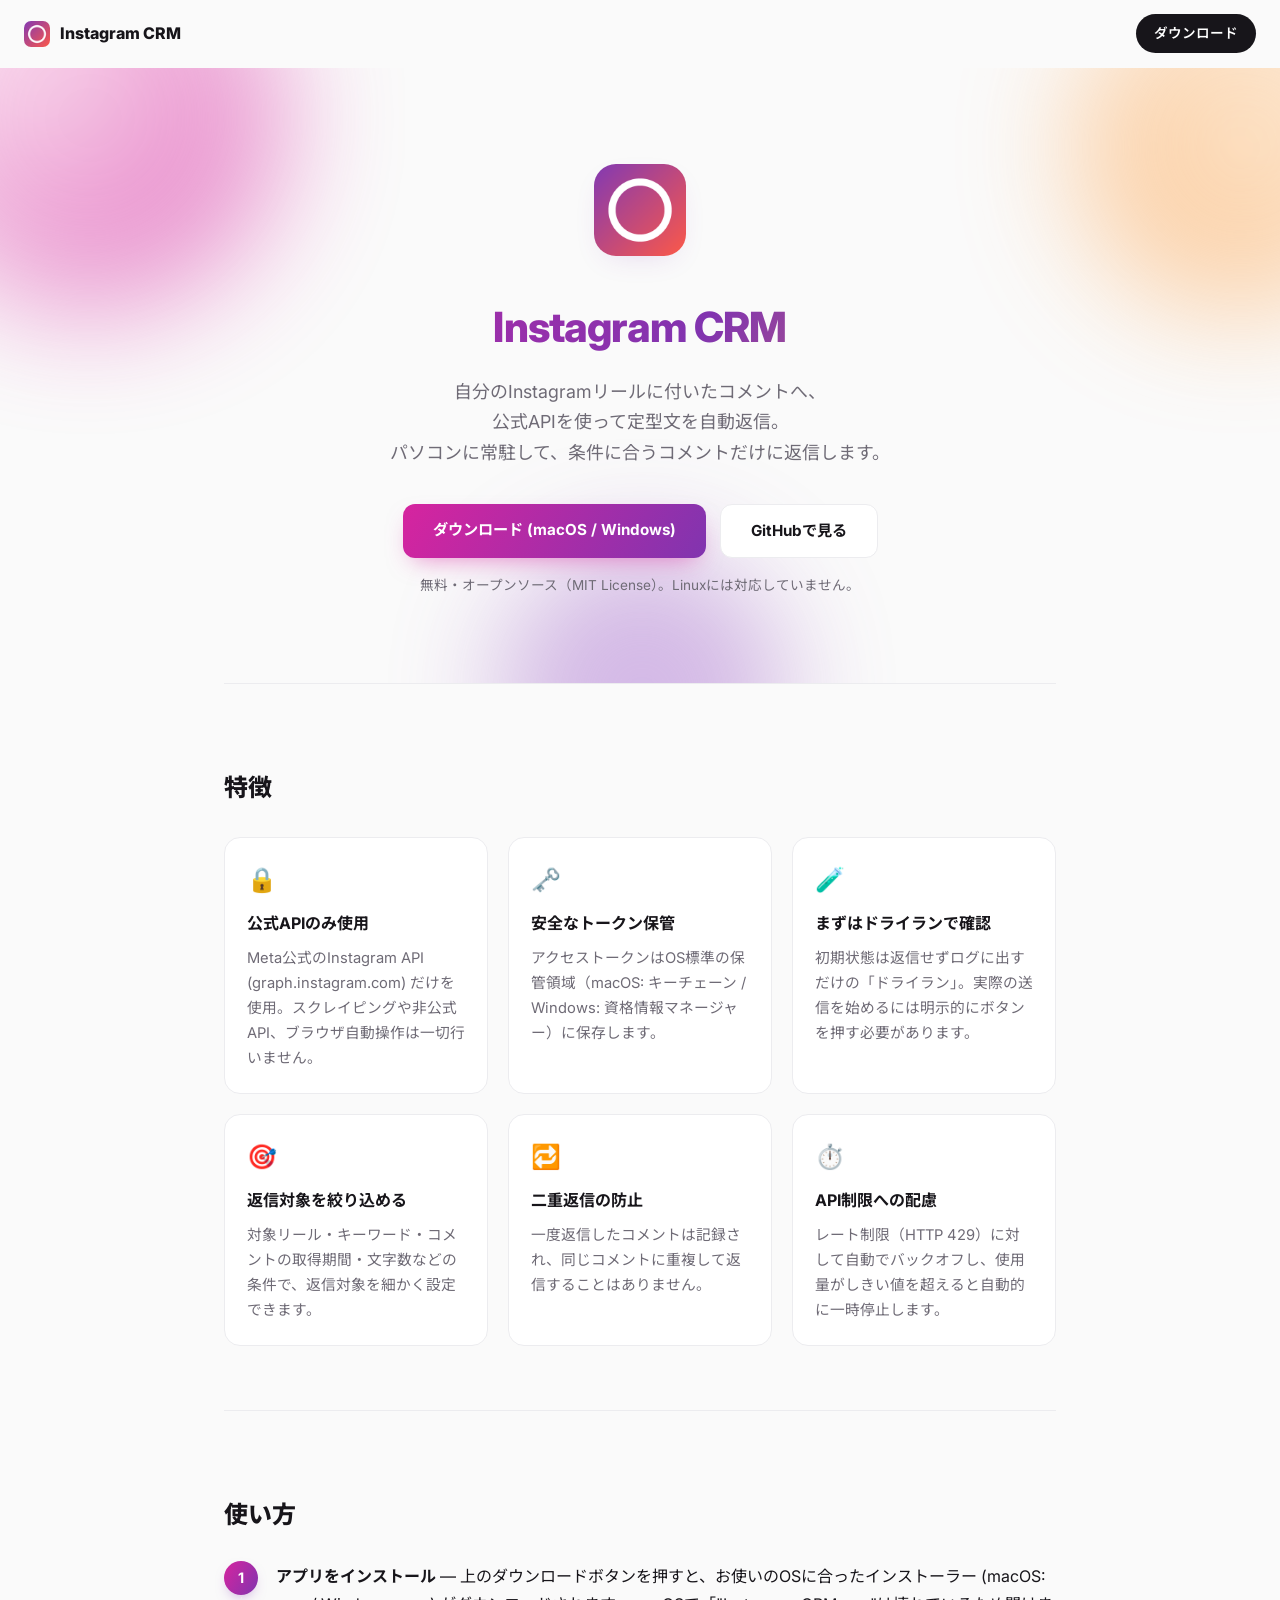
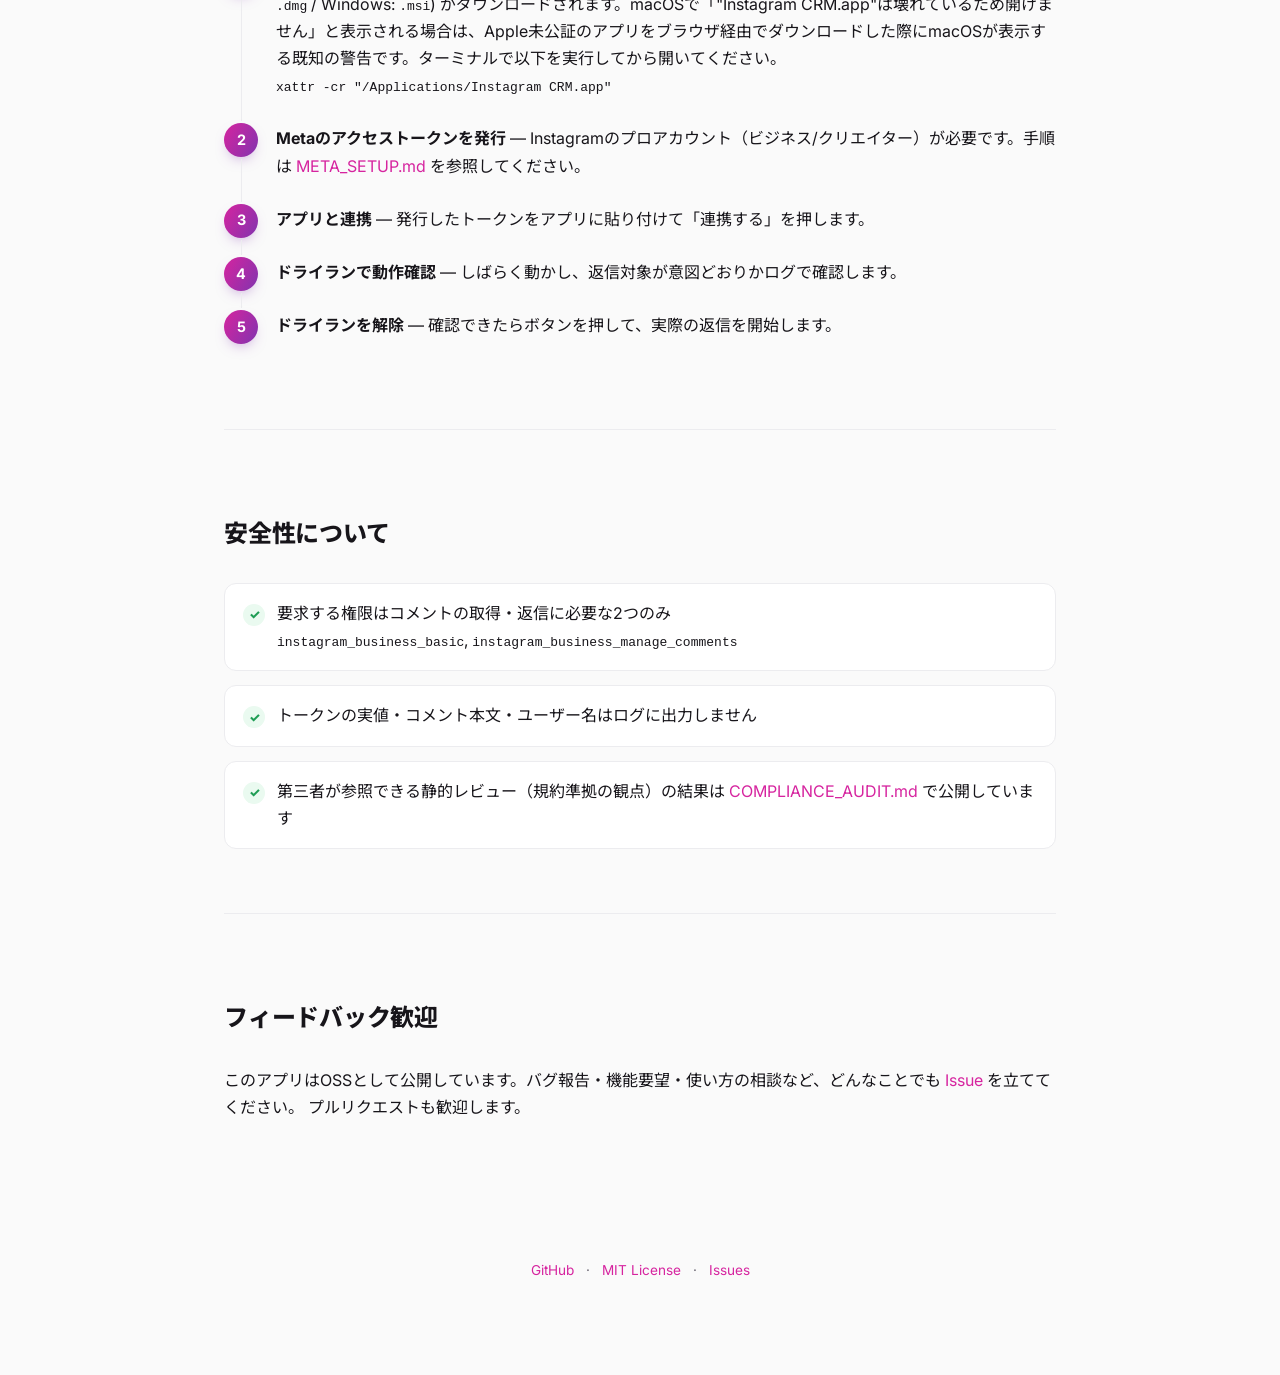
==== commit f5eff382: "fix: LPの文言レイアウトを調整 - 安全性セクションの権限識別子を括弧書きからカード内2行目へ移動   (中途半端な位置での折り返し防止) - ヒーロー文言「〜コメントへ、」の後に改行を追加  " ====
--- a/docs/index.html
+++ b/docs/index.html
@@ -349,7 +349,7 @@
   </span>
   <h1>Instagram CRM</h1>
   <p class="tagline">
-    自分のInstagramリールに付いたコメントへ、公式APIを使って定型文を自動返信。<br>
+    自分のInstagramリールに付いたコメントへ、<br>公式APIを使って定型文を自動返信。<br>
     パソコンに常駐して、条件に合うコメントだけに返信します。
   </p>
   <div class="cta-row">
@@ -412,7 +412,7 @@
   <section class="safety reveal">
     <h2>安全性について</h2>
     <ul>
-      <li>要求する権限はコメントの取得・返信に必要な2つのみ（<code>instagram_business_basic</code>, <code>instagram_business_manage_comments</code>）</li>
+      <li>要求する権限はコメントの取得・返信に必要な2つのみ<br><code>instagram_business_basic</code>, <code>instagram_business_manage_comments</code></li>
       <li>トークンの実値・コメント本文・ユーザー名はログに出力しません</li>
       <li>第三者が参照できる静的レビュー（規約準拠の観点）の結果は <a href="https://github.com/kenshin-morioka/instagram-crm/blob/main/doc/COMPLIANCE_AUDIT.md">COMPLIANCE_AUDIT.md</a> で公開しています</li>
     </ul>
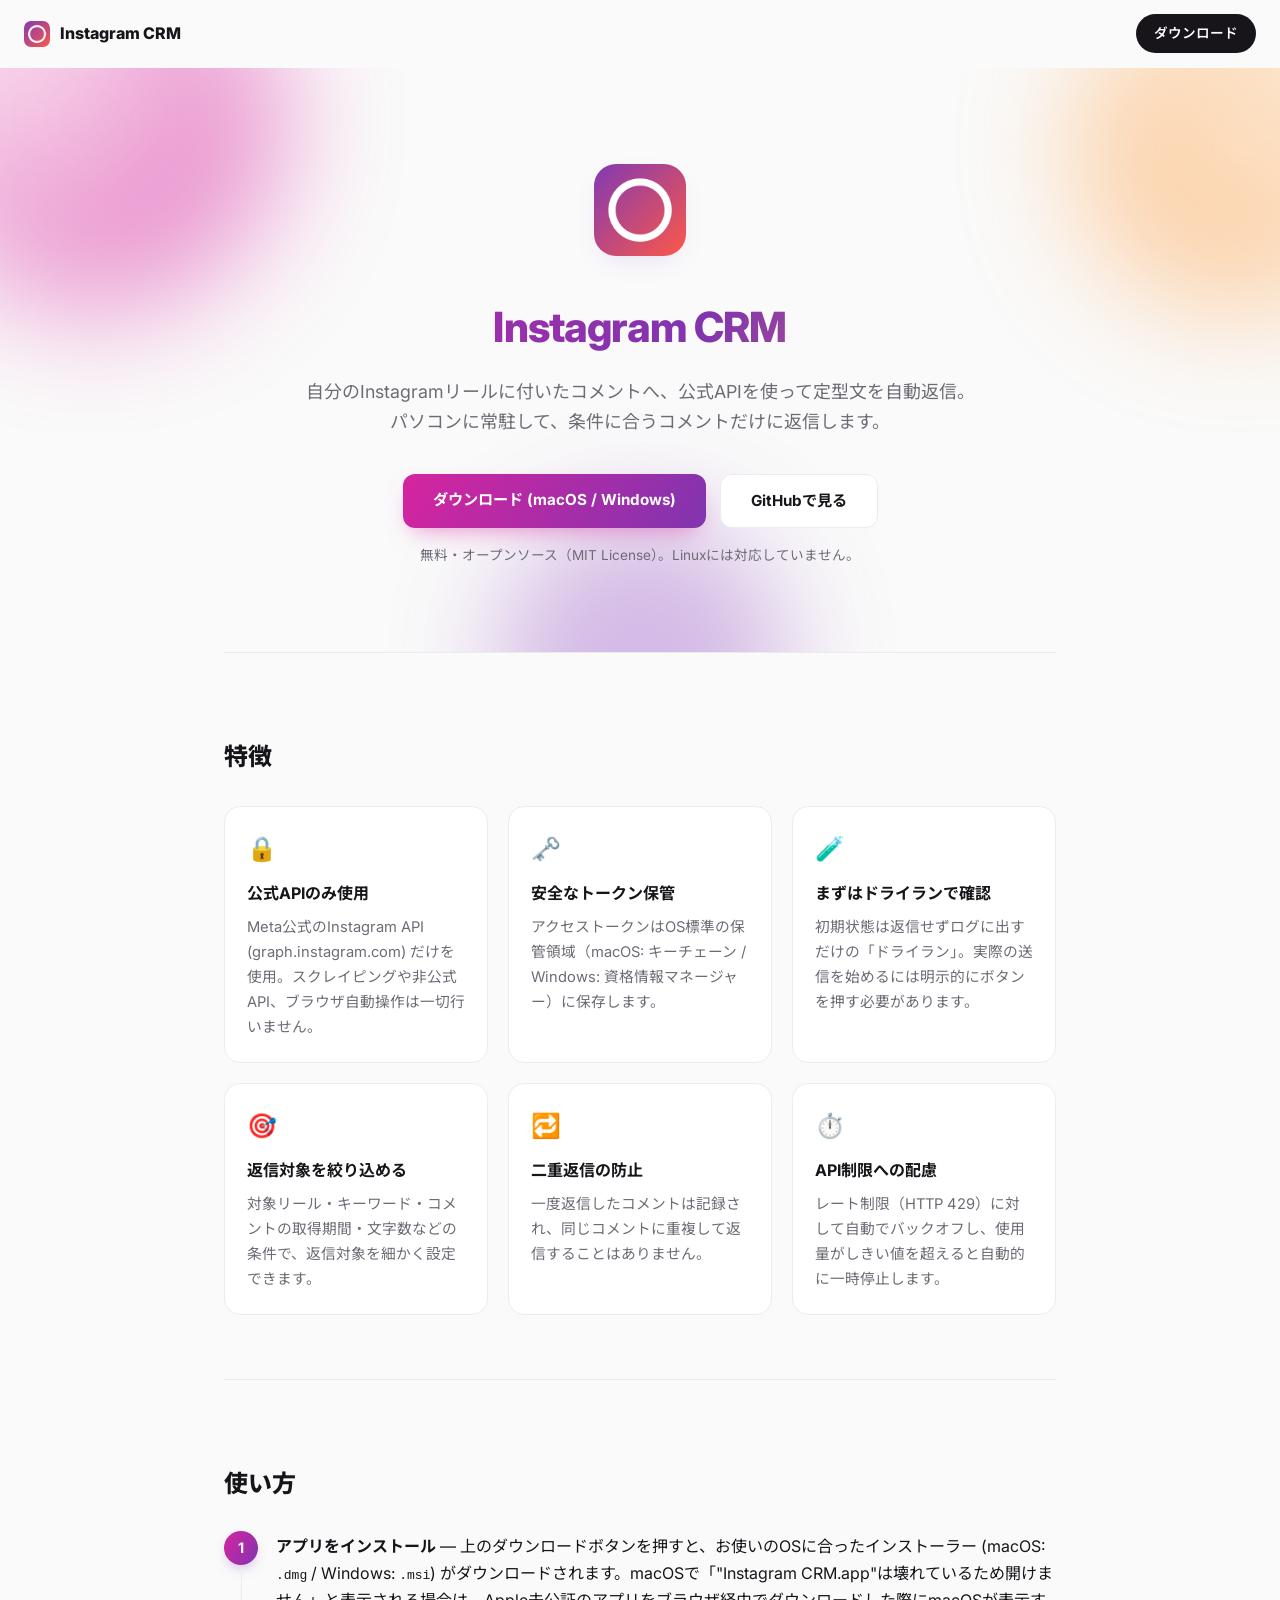
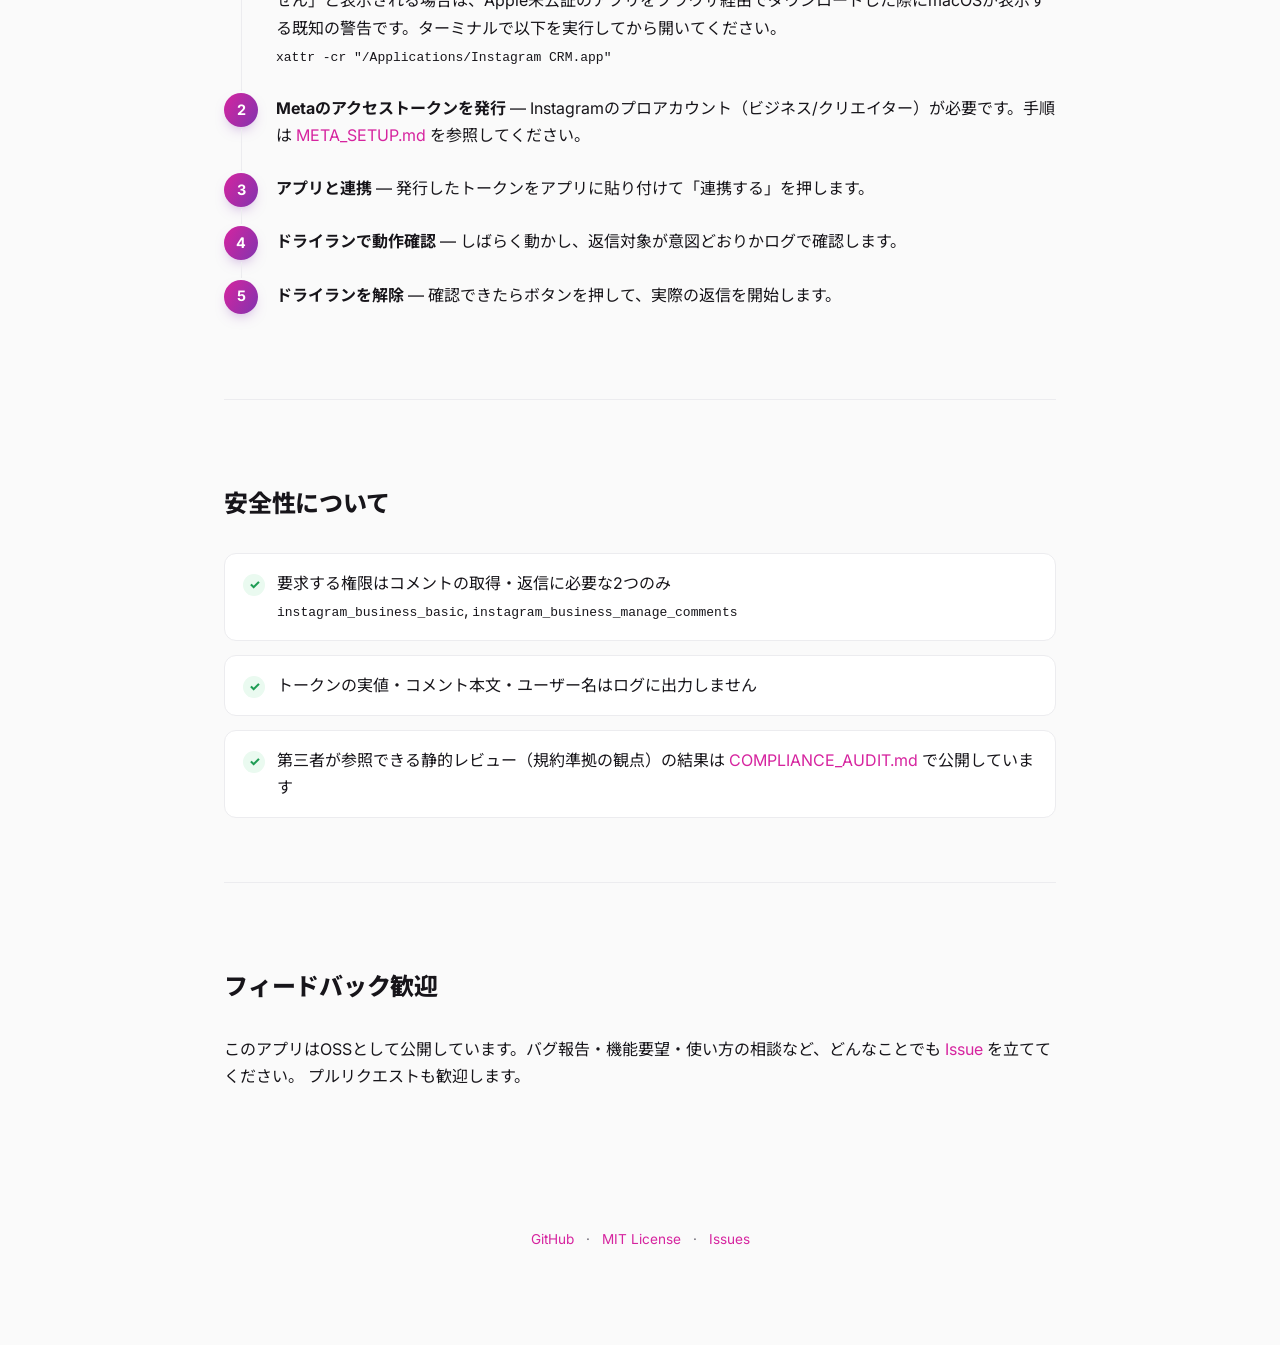
==== commit 6dba6234: "fix: ヒーロー文言の1文目が1行に収まるように調整 直前に入れた改行を取り消し、taglineのmax-widthを560px→720pxに 広げて「〜自動返信。」までを1行で表示する。  Co-" ====
--- a/docs/index.html
+++ b/docs/index.html
@@ -144,7 +144,7 @@
   header.hero p.tagline {
     color: var(--muted);
     font-size: 1.12rem;
-    max-width: 560px;
+    max-width: 720px;
     margin: 0 auto 36px;
   }
   .cta-row {
@@ -349,7 +349,7 @@
   </span>
   <h1>Instagram CRM</h1>
   <p class="tagline">
-    自分のInstagramリールに付いたコメントへ、<br>公式APIを使って定型文を自動返信。<br>
+    自分のInstagramリールに付いたコメントへ、公式APIを使って定型文を自動返信。<br>
     パソコンに常駐して、条件に合うコメントだけに返信します。
   </p>
   <div class="cta-row">
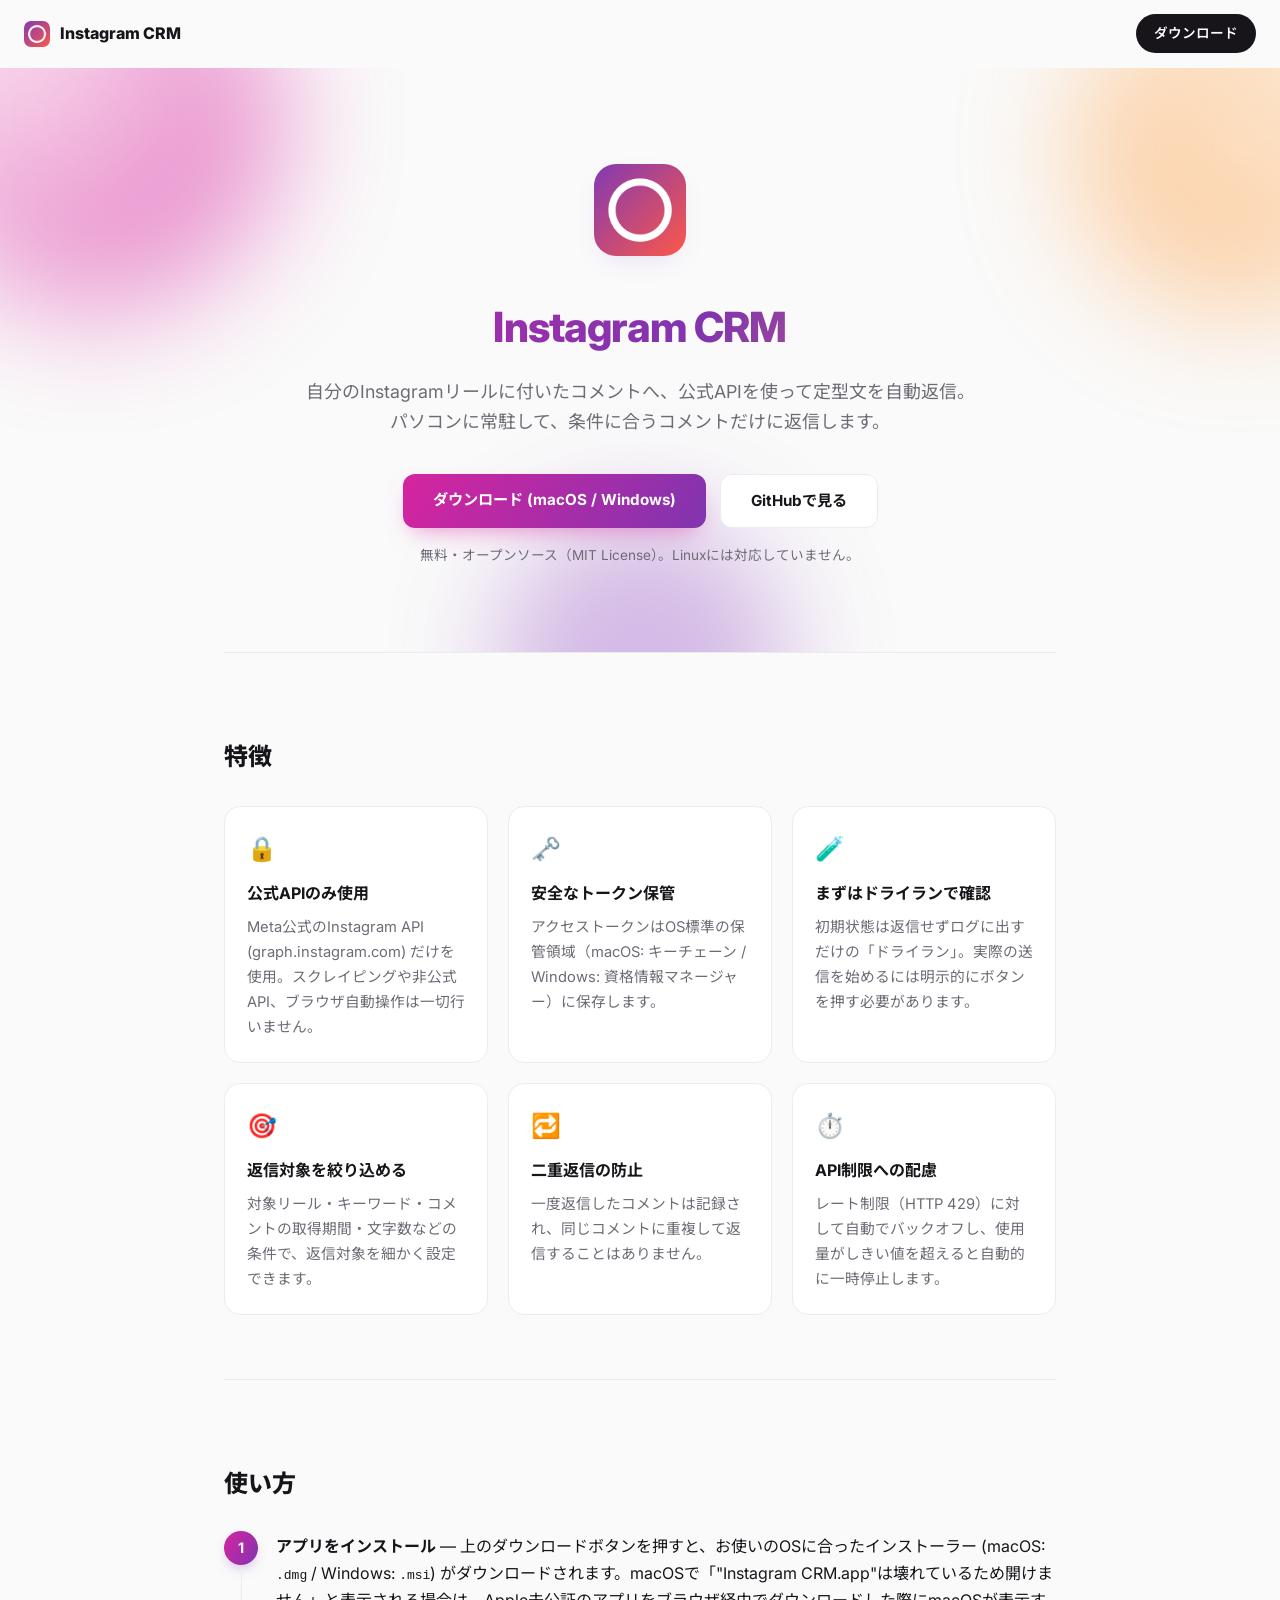
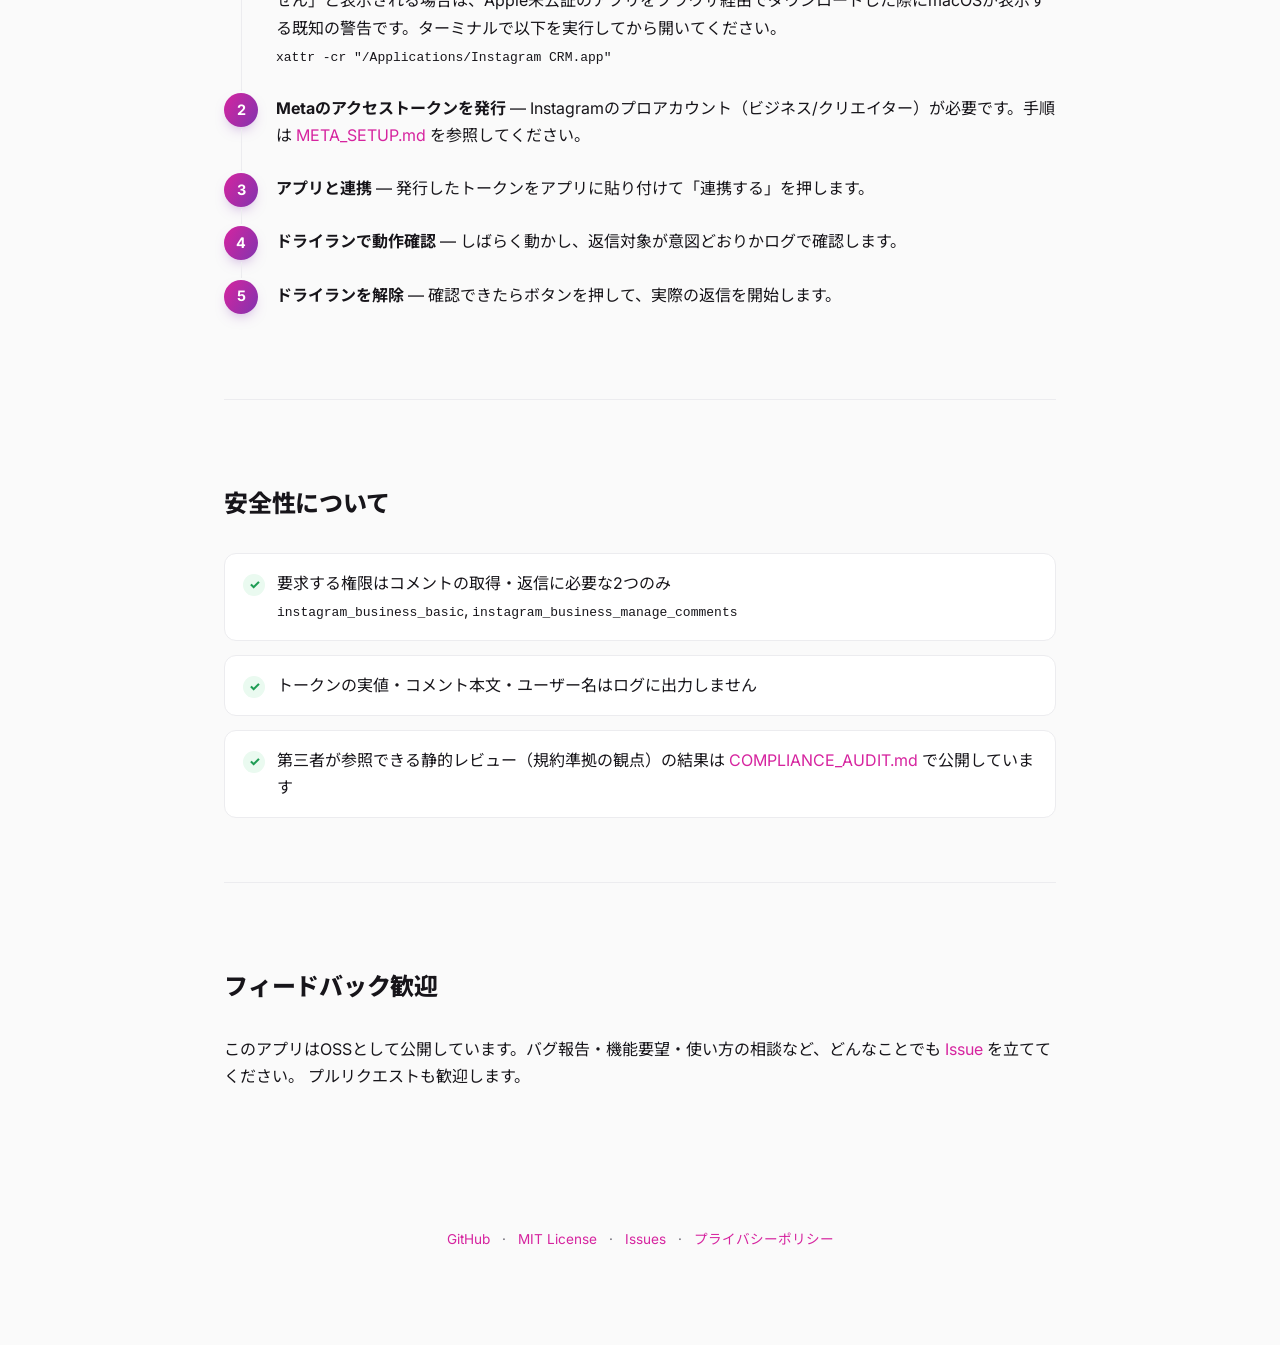
==== commit 93483c99: "docs: プライバシーポリシーページを追加 Metaアプリのライブモード切り替え (公開) に必須のプライバシーポリシーURLとして GitHub Pages上に公開する。LPフッターからのリンクも" ====
--- a/docs/index.html
+++ b/docs/index.html
@@ -436,6 +436,8 @@
     <a href="https://github.com/kenshin-morioka/instagram-crm/blob/main/LICENSE">MIT License</a>
     ·
     <a href="https://github.com/kenshin-morioka/instagram-crm/issues">Issues</a>
+    ·
+    <a href="privacy.html">プライバシーポリシー</a>
   </p>
 </footer>
 
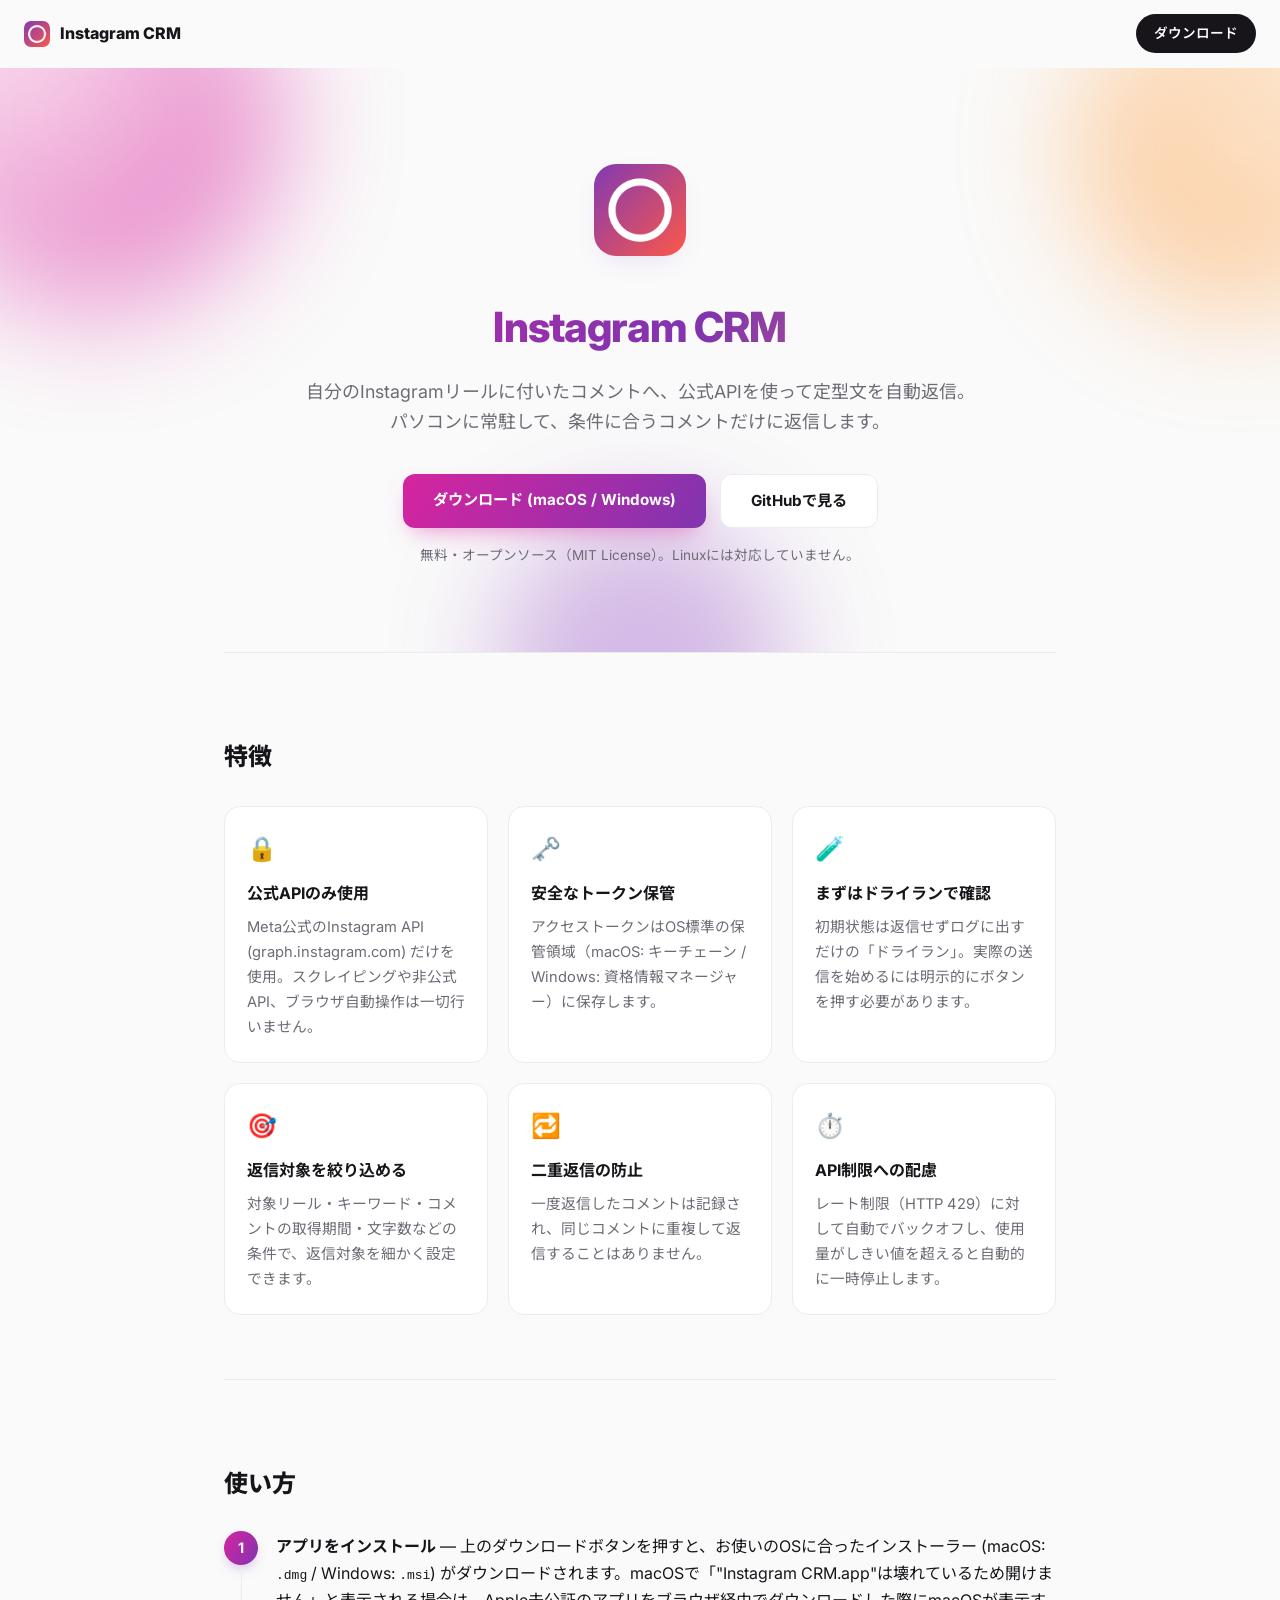
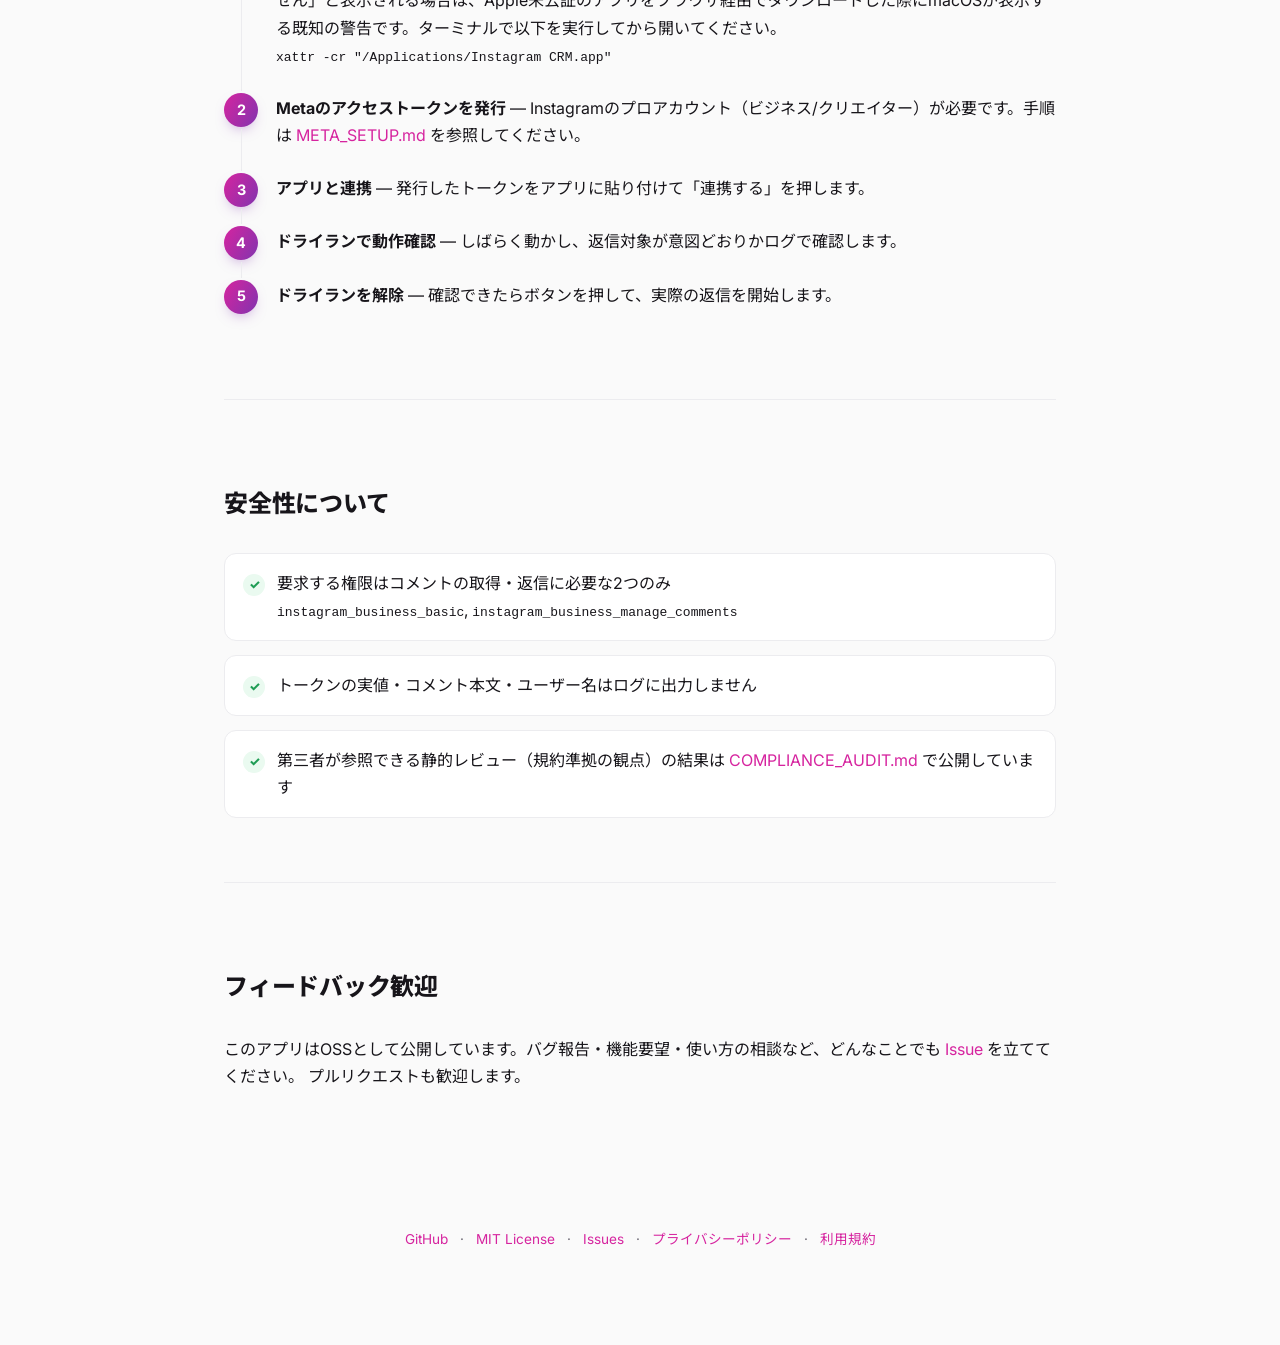
==== commit a5d3ea0b: "docs: 利用規約ページを追加 Metaダッシュボードの「利用規約のURL」欄に設定するためのページ。 privacy.htmlと同スタイルで作成し、LPフッターにリンクを追加。  Co-Autho" ====
--- a/docs/index.html
+++ b/docs/index.html
@@ -438,6 +438,8 @@
     <a href="https://github.com/kenshin-morioka/instagram-crm/issues">Issues</a>
     ·
     <a href="privacy.html">プライバシーポリシー</a>
+    ·
+    <a href="terms.html">利用規約</a>
   </p>
 </footer>
 
